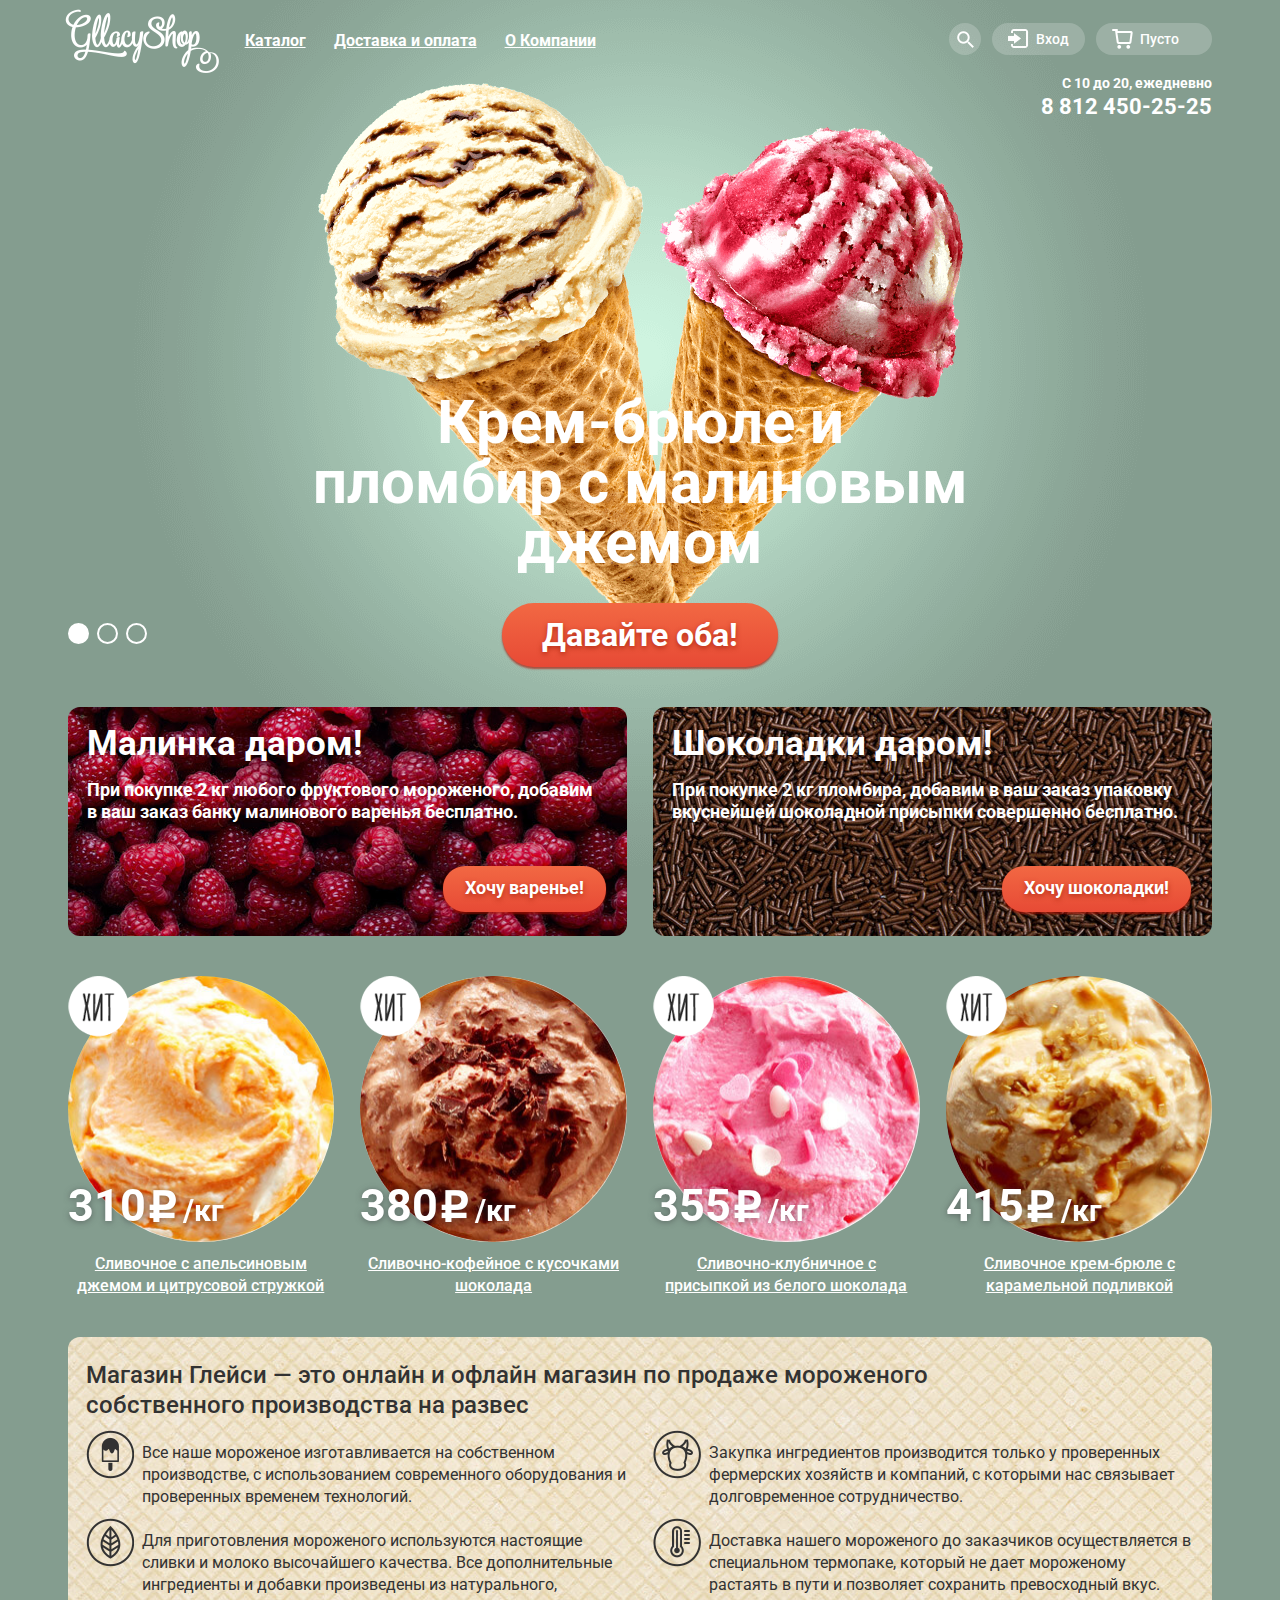
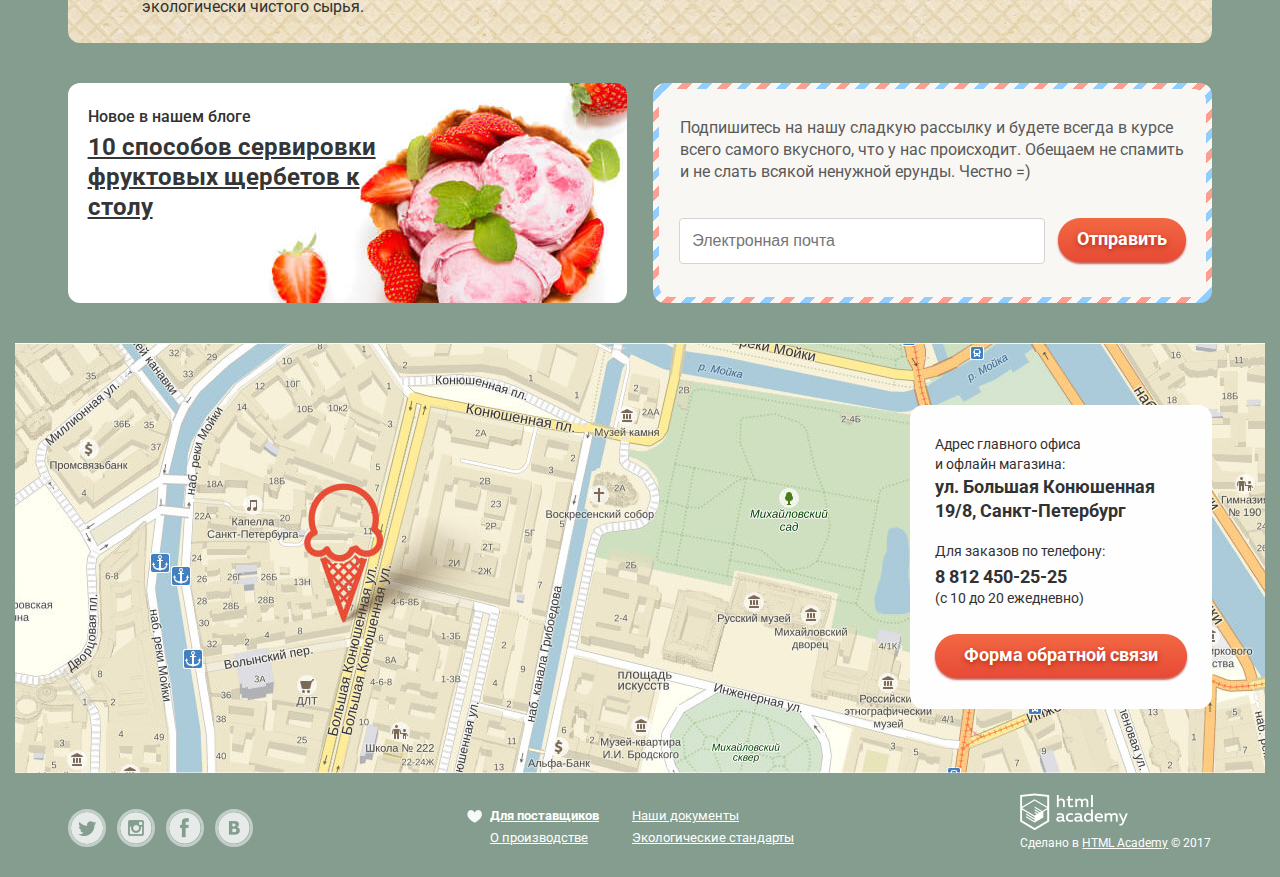
==== index.html @ 83383a13 "delete some comments" ====
<!DOCTYPE html>
<html lang="ru">
  <head>
    <meta charset="utf-8">
    <title>HTML Academy: Глейси</title>
    <link href="https://fonts.googleapis.com/css?family=Roboto:400,500,700&amp;subset=cyrillic-ext" rel="stylesheet">
    <link href="css/normalize.css" rel="stylesheet">
    <link href="css/style.css" rel="stylesheet">
  </head>
  <body>
    <input type="radio" id="btn-1" name="toggle" checked>
    <input type="radio" id="btn-2" name="toggle">
    <input type="radio" id="btn-3" name="toggle">
    <div class="site-wrapper">
      <div class="wrapper">
        <header class="main-header">
          <div class="row clearfix">
            <nav class="main-nav">
              <img src="img/logo.png" width=154 height=64 alt="Gllacy Shop">
              <ul class="main-menu">
                <li>
                  <a class="main-nav-item" href="#">Каталог</a>
                  <ul class="sub-menu">
                    <li><a class="sub-menu-item first" href="#"><b>Новинки</b></a></li>
                    <li><a class="sub-menu-item" href="catalog.html">Сливочное</a></li>
                    <li><a class="sub-menu-item">Щербеты</a></li>
                    <li><a class="sub-menu-item" href="#">Фруктовый лед</a></li>
                    <li><a class="sub-menu-item" href="#">Мелорин</a></li>
                  </ul>
                </li> 
                <li><a class="main-nav-item" href="#">Доставка и оплата</a></li>
                <li><a class="main-nav-item" href="#">О Компании</a></li>
              </ul>
            </nav>
            <ul  class="user-block">
              <li class="user-item">
                <div class="searshinput">Поиск</div>
                <form class="user-form" action="/search/" method="GET">
                  <div class="user-input-group">
                    <input class="user-input" id="user-search" type="search" name="search" placeholder="Что ищем?" required>
                    <label for="user-search">Что ищем?</label>
                  </div>
                </form>
              </li>
              <li class="user-item">
                <a class="enter" href="#">Вход</a>
                <form class="user-form clearfix" action="#" method="POST">
                  <div class="user-input-group">
                    <input class="user-input" id="user-login" type="email" name="login" placeholder="Электронная почта" required>
                    <label for="user-login">Электронная почта</label>
                  </div>
                  <div class="user-input-group">
                    <input class="user-input" id="user-password" type="password" name="password" placeholder="Пароль" required>
                    <label for="user-login">Пароль</label>
                  </div>
                  <button class="btn" type="submit">Войти</button>
                  <a href="#">Забыли пароль?</a>
                  <a href="#">Новая регистрация</a>
                </form>
              </li>
              <li class="user-item">
                <a class="all-products" href="#">Пусто</a>
              </li>
            </ul>
            <div class="header-lable">
              С 10 до 20, ежедневно<br>
              <span>8 812 450-25-25</span>
            </div>
          </div>
        </header>

        <div class="row">    
          <div class="slider">
            <div class="slide" id="slide1">
              <div class="slide-title">Крем-брюле и пломбир с малиновым джемом</div>
              <a class="btn" href="#">Давайте оба!</a>
            </div>
            <div class="slide" id="slide2">
              <div class="slide-title">Шоколадный пломбир и лимонный сорбет</div>
              <a class="btn" href="#">Давайте оба!</a>
            </div>
            <div class="slide" id="slide3">
              <div class="slide-title">Пломбир с помадкой<br> и клубничный щербет</div>
              <a class="btn" href="#">Давайте оба!</a>
            </div>
            <div class="slider-controls">
              <label for="btn-1"></label>
              <label for="btn-2"></label>
              <label for="btn-3"></label>
            </div>
          </div>
        </div>
      </div>
 
      <main>
        <div class="wrapper">
          <div class="row specials clearfix">
            <article class="column-left">
              <h2>Малинка даром!</h2>
              <p>При покупке 2 кг любого фруктового мороженого, добавим в ваш заказ банку малинового варенья бесплатно.</p>
              <a class="btn" href="#">Хочу варенье!</a>
            </article>
            <article class="column-right">
              <h2>Шоколадки даром!</h2>
              <p>При покупке 2 кг пломбира, добавим в ваш заказ упаковку вкуснейшей шоколадной присыпки  совершенно бесплатно.</p>
              <a class="btn" href="#">Хочу шоколадки!</a>
            </article>
          </div>

          <div class="row popular clearfix">
            <div class="cell">
              <div class="background-hover">
                <a class="btn" href="#">Быстрый просмотр</a>
              </div>
              <a href="#">
                <img src="img/creamy-item.jpg" alt="Сливочное с апельсиновым джемом и цитрусовой стружкой">
                <div class="price">
                  <span>310</span> /кг
                </div>
                <p>Сливочное с апельсиновым джемом и цитрусовой стружкой</p>
              </a>
            </div>
            <div class="cell">
              <div class="background-hover">
                <a class="btn" href="#">Быстрый просмотр</a> 
              </div>
              <a href="#">
                <img src="img/coffe-item.jpg" alt="Сливочно-кофейное с кусочками шоколада">
                <div class="price">
                  <span>380</span> /кг
                </div> 
                <p>Сливочно-кофейное с кусочками шоколада</p>
              </a>
            </div>
            <div class="cell">
              <div class="background-hover">
                <a class="btn" href="#">Быстрый просмотр</a> 
              </div>
              <a href="#">
                <img src="img/strawberry-item.jpg" alt="Сливочно-клубничное с присыпкой из белого шоколада">
                <div class="price">
                  <span>355</span> /кг
                </div> 
                <p>Сливочно-клубничное с присыпкой из белого шоколада</p>
              </a>
            </div>
            <div class="cell">
              <div class="background-hover">
                <a class="btn" href="#">Быстрый просмотр</a> 
              </div>
              <a href="#">
                <img src="img/brulee-item.jpg" alt="Сливочное крем-брюле с карамельной подливкой">
                <div class="price">
                  <span>415</span> /кг
                </div> 
                <p>Сливочное крем-брюле с карамельной подливкой</p>
              </a>
            </div>
          </div>

          <div class="row"> 
            <div class="features">
              <p>Магазин Глейси — это онлайн и офлайн магазин по продаже мороженого собственного производства на развес</p>
              <div class="clearfix">
                <p class="ice-img features-item column-left">Все наше мороженое изготавливается на собственном производстве, с использованием современного оборудования и проверенных временем технологий.</p>
                <p class="cow-img features-item column-right">Закупка ингредиентов  производится только у проверенных фермерских хозяйств и компаний, с которыми нас связывает долговременное сотрудничество.</p>
              </div>
              <div class="clearfix">
                <p class="leaf-img features-item column-left">Для приготовления мороженого используются настоящие сливки и молоко высочайшего качества. Все дополнительные ингредиенты и добавки произведены из натурального, экологически чистого сырья.</p>
                <p class="thermo-img features-item column-right">Доставка нашего мороженого до заказчиков осуществляется в специальном термопаке, который не дает мороженому растаять в пути и позволяет сохранить превосходный вкус.</p>
              </div>
            </div>
          </div>

          <div class="row communication-items clearfix">
            <div class="column-left blog-group">
              Новое в нашем блоге
              <p><a class="blog-header" href="#">
                10  способов сервировки фруктовых щербетов к столу
              </a></p>
            </div>
            <div class="column-right  subscribe-group">
              <div class="fon">
                <p>Подпишитесь на нашу сладкую рассылку и будете всегда в курсе всего самого вкусного, что у нас происходит. Обещаем не спамить и не слать всякой ненужной ерунды. Честно =) </p>
                <form action="#" method="POST">
                  <button class="btn" type="submit">Отправить</button>
                  <div class="input-group">
                    <input type="email" id="user-mail" placeholder="Электронная почта">
                  </div>
                </form>
              </div>
            </div>
          </div>
        </div>

        <div class="map-contacts">
             <iframe class="google-map" src="https://www.google.com/maps/embed?pb=!1m18!1m12!1m3!1d1998.5876057473056!2d30.325046675688093!3d59.93898497041628!2m3!1f0!2f0!3f0!3m2!1i1024!2i768!4f13.1!3m3!1m2!1s0x4696310fca5ba729%3A0xea9c53d4493c879f!2z0JHQvtC70YzRiNCw0Y8g0JrQvtC90Y7RiNC10L3QvdCw0Y8g0YPQuy4sIDE5LCDQodCw0L3QutGCLdCf0LXRgtC10YDQsdGD0YDQsywgMTkxMTg2!5e0!3m2!1sru!2sru!4v1487450908376" width="100%" height="430" frameborder="0" style="border:0" allowfullscreen></iframe>
          <div class="wrapper">
            <div class="contacts">
                <p>Адрес главного офиса<br>
                и офлайн магазина:</p>
                <span>ул. Большая Конюшенная 19/8, Санкт-Петербург</span>
                <p class="phone">Для заказов по телефону:</p>
                <span class="phone">8 812 450-25-25</span>
                <p>(с 10 до 20 ежедневно)</p>
                <a class="btn js-feedback" href="#">Форма обратной связи</a>
            </div>
          </div>
        </div>
      </main>

      <div class="wrapper">
        <footer class="main-footer">
          <div class="row clearfix">
            <div class="social-footer">
                <a class="btn-social btn-social-tw" href="#">Твиттер</a>
                <a class="btn-social btn-social-inst" href="#">Инстаграм</a>
                <a class="btn-social btn-social-fb" href="#">Фэйсбук</a>
                <a class="btn-social btn-social-vk" href="#">Вконтакте</a>
            </div>
            <div class="copiright-footer">
              <a class="htmlacademy-logo" href="https://htmlacademy.ru/"></a>
              Сделано в <a href="https://htmlacademy.ru/">HTML Academy</a> &copy; 2017
            </div>
            <div class="footer-nav clearfix">
              <ul class="footer-column column-1">
                <li class="love"><a href="#"><b>Для поставщиков</b></a></li>
                <li><a href="#">О производстве</a></li>
              </ul>
              <ul class="footer-column column-2">
                <li><a href="#">Наши документы</a></li>
                <li><a href="#">Экологические стандарты</a></li>
              </ul>         
            </div>
          </div>
        </footer>
      </div>      
    </div>
    <div class="modal-content">
      <button class="modal-content-close" type="button" title="Закрыть">Закрыть</button>
      <p>Мы обязательно вам ответим!</p>
      <form class="clearfix" action="#" method="POST" novalidate>
        <div class="user-input-group">
          <input class="user-input" id="message-name" type="text" name="message-name" placeholder="Как вас зовут?" required>
          <label for="message-name">Как вас зовут?</label>
        </div>
        <div class="user-input-group">
          <input class="user-input" id="message-mail" type="email" name="message-mail" placeholder="Ваша почта для ответа?" required>
          <label for="message-name">Ваша почта для ответа?</label>
        </div>
        <div class="user-input-group">
          <textarea class="user-input textarea" id="message-feedback" name="message-feedback" placeholder="Напишите что-нибудь..." rows=6 required></textarea>
          <label for="message-feedback">Напишите что-нибудь...</label>
        </div>
        <button class="btn" type="submit" title="Отправить">Отправить</button>
      </form>
    </div>
    <div class="modal-overlay"></div>
    <script src="js/script.js" type="text/javascript"></script>
  </body>
</html>
---- css/style.css ----
body {
  font-weight: 400;
  font-size: 16px;
  line-height: 22px;
  font-family: "Roboto", "Arial", sans-serif;
  color: #ffffff;
  background-color: #849d8f;
}

body.inner-page {
  background-color: linear-gradient(to bottom, rgba(255, 255, 255, 0.2) 0px, transparent 647px);
}

body > input[type="radio"] {
  display: none;
}

.site-wrapper {
  min-width: 900px;
  background-repeat: no-repeat;
  background-position: top center;
}

.site-wrapper::before {
  content: "";
  visibility: hidden;
  background-image: url("../img/chocolate-lemon.png");
}

.site-wrapper::after {
  content: "";
  visibility: hidden;
  background-image: url("../img/cream-strawberry.png");
}

.wrapper {
  min-width: 900px;
  max-width: 1200px;
  margin: 0 auto;
  
}

.row {
  
  padding-left: 2.3%;
  padding-right: 2.3%;
  margin-bottom: 40px; 
}

.column-left,
.column-right {
  float: left;
  box-sizing: border-box;
  width: 48.85%;
  padding: 16px 21px 90px 19px;
  border-radius: 12px;
}

.column-right {
  float: right;
}

.cell {
  position: relative;
  float: left;
  width: 23.275%;
  margin-right: 2.3%;
}

.cell:nth-child(4n) {
  margin-right: 0;
}

.cell a {
  text-decoration: none;
}

.clearfix::after {
  content: "";
  display: table;
  clear: both;
}

.btn {
  display: inline-block;
  box-sizing: border-box;
  min-width: 100px; 
  min-height: 44px;
  margin: 0;
  padding: 9px 14px 11px;
  font-weight: 700;
  font-size: 18px;
  line-height: 24px;
  font-family: "Roboto", "Arial", sans-serif;
  text-align: center;
  vertical-align: top;
  text-decoration: none;
  text-shadow: 0px 2px 5px rgba(160, 32, 11, 0.76); 
  color: #ffffff;
  background-color: #ec583c;
  background-image: linear-gradient(to top, #e74a35, #f26843);
  border-radius: 22px;
  box-shadow: 0px 2px 2px 0px rgba(172, 16, 0, 0.64); 
}

.btn:hover {
  color: #ffffff;
  background-color: #f07a63;
  background-image: linear-gradient(to top, #ec6f5e, #f58669);
  box-shadow: 0px 2px 2px 0px #ac1000; 
}

.btn:active {
  color: #ffffff;
  background-color: #db5338;
  background-image: linear-gradient(to bottom, #d74632, #e1613e);
  box-shadow: inset 0px 2px 2px 0px #ac1000;
}

.main-nav {
  float: left;
  width: 550px;
  padding-top: 9px; 
}

.main-nav img {
  display: inline-block;
  margin: 0;
  margin-left: -3px; 
  padding: 0;
  font-size: 0;
  line-height: 0;
  vertical-align: middle;
}

.main-nav .main-menu {
  display: inline-block;
  margin: 0;
  margin-left: 8px;
  padding: 0;
  font-size: 0;
  line-height: 0;
  vertical-align: middle;
  list-style: none;
}

.main-menu > li {
  position: relative;
  display: inline-block;
  margin: 0;
  padding: 15px 0;
  font-size: 0;
  line-height: 0;
  vertical-align: middle;
}

.main-nav-item {
  margin-top: -4px;
  padding: 7px 14px;
  font-weight: 700;
  font-size: 16px;
  line-height: 18px;
  color: #ffffff;
  border-radius: 16px;
}

.main-menu .sub-menu {
  position: absolute;
  top: 46px;
  left: -6px;
  z-index: 1;
  display: none;
  min-width: 142px;
  margin: 0;
  padding: 0;
  color: #323232;
  background-color: #f8f7f4;
  border-radius: 4px;
  box-shadow: 0 20px 20px 0 rgba(0, 0, 0, 0.4);
  list-style: none;
  overflow: hidden;
}

.main-menu li:hover .sub-menu {
  display: block;
}

.sub-menu-item {
  display: block;
  padding: 9px 21px 7px;
  font-weight: 400;
  font-size: 14px;
  line-height: 16px;
  color: #323232;
  text-decoration: none;
  white-space: nowrap;
}

.sub-menu-item.first {
  padding: 10px 21px;
}

.sub-menu li:first-child::after {
  content: "";
  display: block;
  margin: 0 9px 0 6px;
  height: 1px;
  background-color: #d1d0ce;
}

.sub-menu li:hover {
  background-color: #fbded7;
}

li:not(.sub-current):hover > .sub-menu-item {
  color: #323232;
}

.sub-menu li:active {
  background-color: #f6b5a5;
}

li:not(.sub-current):active > .sub-menu-item {
  color: #323232;
}

.sub-menu li.sub-current {
  background-color: #d07058;
}

.sub-current .sub-menu-item {
  color: #ffffff;
}

.current .main-nav-item {
  color: #ffffff;
  text-decoration: none;
  background-color: #d07058;
}

.main-nav-item:hover {
  color: #333333;
  text-decoration: none;
  background-color: #f7f6f3;
}

.main-nav-item:active {
  color: #333333;
  text-decoration: none;
  background-color: #ededed;
  box-shadow: inset 0 2px 1px 0 #696969;
}

.user-block {
  float: right;
  width: 293px;
  margin: 0;
  padding: 0;
  padding-top: 23px;
  text-align: right;
  list-style: none;
}

.user-block .user-item {
  position: relative;
  display: inline-block;
  margin: 0;
  padding: 0;
  padding-bottom: 15px;
  font-size: 0;
  line-height: 0;
  vertical-align: top;
}

.user-block .searshinput,
.user-block .enter,
.user-block .all-products {
  display: block;
  background-color: rgba(255, 255, 255, 0.2);
  border-radius: 16px;
}

.user-block .searshinput {
  position: relative;
  width: 32px;
  height: 32px;
}

.user-block .searshinput::before {
  content: "";
  position: absolute;
  top: 8px;
  left: 8px;
  width: 17px;
  height: 17px;
  background-image: url("../img/spritesheet.png");
  background-position: -493px -5px;
}

.user-item:hover .searshinput {
  background-color: #f8f7f4;
}

.user-item:hover .searshinput::before {
  background-position: -520px -5px;
}

/* стили для выпадашек с формами*/
.user-item:hover::before {
  content:"";
  position: absolute;
  top: 0;
  right: 0;
  display: block;
  width: 100px;
  height: 37px;
}

.user-form {
  position: absolute;
  top: 37px;
  right: 0;
  z-index: 1;
  display: none;
  width: 313px; 
  padding: 20px 15px 0;
  background-color: #f8f7f4;
  border-radius: 4px;
  box-shadow: 0 20px 20px 0 rgba(0, 0, 0, 0.4);
}

.user-item:hover .user-form {
  display: block;
}

.user-input-group {
  position: relative;
}

.user-input {
  box-sizing: border-box;
  width: 100%;
  height: 44px;
  margin-bottom: 20px;
  padding: 10px 14px;
  font-weight: 700;
  font-size: 16px;
  line-height: 24px;
  color: #323232;
  background-color: #ffffff;
  border: 1px solid #d3d3d2;
  border-radius: 4px;
}

.user-input::-webkit-input-placeholder {
  font-weight: 400;
  color:#999999;
}
.user-input::-moz-placeholder {
  font-weight: 400;
  color:#999999;
}

.user-input:-moz-placeholder {
  font-weight: 400;
  color:#999999;
}
.user-input:-ms-input-placeholder {
  font-weight: 400;
  color:#999999;
}

.user-input:hover {
  padding: 10px 13px;
  border: 2px solid #c7c6c5;
}

.user-input:focus {
  padding: 10px 13px;
  border: 2px solid #8fbdec;
}

.user-input + label {
  position: absolute;
  top: -16px;
  left: 15px;
  display: inline;
  font-weight: 400;
  font-size: 11px;
  line-height: 13px;
  color: #999999;
}

.user-input:invalid + label {
  display: none;
}

.user-input:focus + label {
  color: #5b9ddf;
  display: inline;
}

/* стили для выпадашек с формами закончились*/

.user-block .enter,
.user-block .all-products {
  position: relative;
  margin-left: 7px;
  padding: 8px 16px 8px 44px;
  font-weight: 500;
  font-size: 14px;
  line-height: 16px;
  text-align: left;
  text-decoration: none;
  color: #ffffff;
}

.user-block .enter::before {
  content: "";
  position: absolute;
  top: 6px;
  left: 16px;
  width: 21px;
  height: 19px;
  background-image: url("../img/spritesheet.png");
  background-position: -369px -5px;
}

.user-item:hover .enter {
  color: #323232;
  background-color: #f8f7f4;
}

.user-item:hover .enter::before {
  background-position: -400px -5px;
}

.enter + .user-form {
  width: 239px;
  padding: 20px 19px 0;
}

.user-form .btn {
  float: left;
  height: 44px;
  margin-right: 20px;
  margin-bottom: 20px;
  border: none;
  cursor: pointer;
  outline: none; 
}

.user-form a {
  float: left;
  font-weight: 400;
  font-size: 13px;
  line-height: 24px;
  color: #323232;
}

.user-form a:hover  {
  color: #e84d37;
}

.user-form a:active  {
  color: #e84d37;
}

.user-block .all-products {
  min-width: 56px;
}

.user-block .all-products::before {
  content: "";
  position: absolute;
  top: 6px;
  left: 16px;
  width: 21px;
  height: 20px;
  background-image: url("../img/spritesheet.png");
  background-position: -205px -5px;
}

.user-block .all-products.full {
  max-width: 87px;
  color: #323232;
  white-space: nowrap;
  text-overflow: ellipsis;
  background-color: #f7f6f3;
  overflow: hidden;
}

.user-block .all-products.full::before {
  background-position: -236px -5px;
}

.all-products.full {
  max-width: 87px;
  white-space: nowrap;
  text-overflow: ellipsis;
  overflow: hidden;
}

.user-item:hover .all-products:not(.full) {
  color: #323232;
  background-color: #f8f7f4;
}

.user-item:hover .all-products:not(.full)::before {
  background-position: -267px -5px;
}

.all-products + .user-form {
  width: 510px;
}

/*Стили для корзины*/
.all-products.full + .user-form .products-table {
  width: 100%;
  border-collapse: collapse;
}

.products-table td {
  height: 27px;
  padding: 8px 5px 16px;
  font-weight: 400;
  font-size: 13px;
  line-height: 16px;
  color: #323232;
  vertical-align: top;
  text-align: center;
}

.products-table span {
  color: #999999;
}

.products-table .product-delete {
  width: 11px;
  height: 11px;
  font-size: 0;
  vertical-align: top;
  background-image: url("../img/spritesheet.png");
  background-color: transparent;
  background-repeat: no-repeat;
  background-position: -967px -5px;
  border: 0;
  cursor: pointer;
}

.products-table .product-mini {
  position: relative;
  width: 31px;
}

.products-table .product-mini::before {
  content: "";
  position: absolute;
  top: 0;
  left: 4px;
  display: block;
  width: 33px;
  height: 33px;
  background-repeat: no-repeat;
} 

.creamy .product-mini::before {
  background-image: url("../img/creamy-item-icon.png");
}

.strawberry .product-mini::before {
  background-image: url("../img/strawberry-item-icon.png");
}

.products-table .product-name {
  width: 226px;
  padding: 8px 10px 16px;
  text-align: left;
}

.products-table td:last-child {
  box-sizing: border-box;
  width: 87px;
}

.all-products + .user-form .products-sum {
  position: relative;
  float: right;
  padding: 16px 0;
  font-weight: 700;
  font-size: 15px;
  line-height: 18px;
  color: #323232;
}

.all-products + .user-form .products-sum::before {
  content: "";
  position: absolute;
  top: 2px;
  right: 0;
  display: block;
  width: 510px;
  height: 1px;
  background-color: #cacac7;
}

.all-products + .user-form .btn {
  float: right;
  clear: right;
  margin-right: 0;
}
/*закончились стили для корзины*/

.main-header .row {
  position: relative;
}

.header-lable {
  position: absolute;
  top: 75px;
  right: 2.3%;
  width: 293px;
  font-weight: 700;
  font-size: 14px;
  line-height: 16px;
  text-align: right;
}

.header-lable span {
  font-size: 22px;
  line-height: 32px;
}

/*Стили для слайдера*/
.slider {
  position: relative;
  padding-top: 280px;
  text-align: center;
  color: #ffffff;
}

.slide {
  display: none;
}

.slide-title {
  width: 670px;
  margin: 0 auto;
  margin-bottom: 30px; 
  font-weight: 700;
  font-size: 60px;
  line-height: 60px;
}

.slide .btn {
  padding: 10px 40px;
  font-weight: 700;
  font-size: 32px;
  line-height: 44px;
  color: #ffffff;
  border-radius: 32px;
} 

.slider-controls {
  position: absolute;
  left: 0;
  bottom: 23px;
  font-size: 0;
  line-height: 0;

}

.slider-controls label {
  display: inline-block;
  box-sizing: border-box;
  width: 21px;
  height: 21px;
  margin-right: 8px;
  vertical-align: top;
  background-color: transparent;
  border: 2px solid #ffffff;
  border-radius: 50%;
  cursor: pointer;
}

.slider-controls label:hover {
  background-color: rgba(255, 255, 255, 0.4);
}

#btn-1:checked ~ .site-wrapper {
  background-color: #849d8f;
  background-image: url("../img/brulee-raspberry.png");
}

#btn-2:checked ~ .site-wrapper {
  background-color: #8996a6;
  background-image: url("../img/chocolate-lemon.png");
}

#btn-3:checked ~ .site-wrapper {
  background-color: #9d8b84;
  background-image: url("../img/cream-strawberry.png");
}

#btn-1:checked ~ .site-wrapper #slide1,
#btn-2:checked ~ .site-wrapper #slide2,
#btn-3:checked ~ .site-wrapper #slide3 {
  display: block;
}

#btn-1:checked ~ .site-wrapper label[for="btn-1"],
#btn-2:checked ~ .site-wrapper label[for="btn-2"],
#btn-3:checked ~ .site-wrapper label[for="btn-3"] {
  background-color: #ffffff;
}
/*Закончились стили для слайдера*/

.specials {
  font-weight: 700;
  font-size: 18px;
  line-height: 22px;
}

.specials h2 {
  margin: 0;
  margin-bottom: 15px;
  font-size: 35px;
  line-height: 41px;
}

.specials p {
  margin: 0;
}

.specials .column-left {
  position: relative;
  min-height: 229px;
  color: #ffffff;
  background-color: #be1c42;
  background-image: url("../img/raspberries-fon.jpg");
  background-repeat: no-repeat;
}

.specials .column-right {
  position: relative;
  min-height: 229px;
  color: #ffffff;
  background-color: #4e3125;
  background-image: url("../img/chocolate-fon.jpg");
  background-repeat: no-repeat;
}

.specials .btn {
  position: absolute;
  right: 21px;
  bottom: 24px;
  height: 46px;
  padding: 10px 22px 10px;
} 


.cell .background-hover {
  position: absolute;
  top: -9px;
  transform: translate(-4%, 0);
  z-index: -1;
  display: none;
  width: 110%;
  height: 130%;
  padding: 0;
  background-color: rgba(255, 255, 255, 0.3);
  box-shadow: 0 20px 20px 0 rgba(0, 0, 0, 0.4);
  border-radius: 4px;
}

.cell:hover .background-hover {
  display: block;
}


.cell .btn {
  position: absolute;
  right: 50%;
  bottom: 17px;
  transform: translate(50%, 0);
  min-width: 193px;
  padding: 9px 12px 11px;  
}

.cell:hover {
  z-index: 10;
}

.cell img {
  width: 100%; 
  max-width: 267px; 
  min-width: 200px; 
  max-height: 267px; 
  min-height: 200px;
  border-radius: 50%;
}

.cell .price {
  margin-top: -65px;
  font-weight: 700;
  font-size: 30px;
  line-height: 45px;
  font-family: "Roboto", "Arial", sans-serif;
  color: #ffffff;
  filter: drop-shadow(0px 1px 3px rgba(49, 50, 53, 0.5));
}

.price span {
  position: relative;
  padding-right: 30px;
  font-size: 45px;
}

.price span::after {
  content: "";
  position: absolute;
  right: 0;
  bottom: 10px;
  width: 27px;
  height: 32px;
  background-image: url("../img/spritesheet.png");
  background-repeat: no-repeat;
  background-position: -456px -5px;
}

.cell p {
  margin: 0;
  margin-top: 20px;
  padding: 0 5px;
  font-weight: 500;
  font-size: 16px;
  line-height: 22px;
  text-align: center;
  text-decoration: underline;
  color: #ffffff;
}

.cell p:hover  {
  color: #e84d37;
}

.cell p:active  {
  color: #e84d37;
}

.popular .cell::before {
  content: "";
  position: absolute;
  top: 0;
  left: 0;
  width: 61px;
  height: 61px;
  background-image: url("../img/spritesheet.png");
  background-repeat: no-repeat;
  background-position: -298px -5px;
}

.features {
  padding: 23px 18px 25px;
  font-weight: 500;
  font-size: 24px;
  line-height: 30px;
  font-family: "Roboto", "Arial", sans-serif;
  color: #323232;
  background-color: #ede2cd;
  background-image: url("../img/wafer-fon3.jpg");
  background-repeat: repeat;
  border-radius: 12px; 
}

.features p {
  margin: 0 102px 0 0;
}

.features .column-left,
.features .column-right {
  margin: 0;
  padding: 0;
  font-weight: 400;
  font-size: 16px;
  line-height: 22px;
}

.features .features-item {
  position: relative;
  margin: 0;
  margin-top: 10px;
  padding: 12px 0 0 56px;
}

.features .features-item::before {
  content: "";
  position: absolute;
  left: 0;
  top: 0;
  width: 48px;
  height: 49px;
  background-image: url("../img/spritesheet.png");
}

.features .ice-img::before {
  background-position: -547px -5px;
}

.features .leaf-img::before {
  background-position: -606px -5px;
}

.features .cow-img::before {
  background-position: -29px -5px;
}

.features .thermo-img::before {
  background-position: -909px -5px;
}

.communication-items .column-left {
  min-height: 220px;
  padding: 23px 20px;
  font-weight: 500;
  font-size: 16px;
  line-height: 22px;
  color: #323232;
  background-color: #ffffff;
  background-image: url("../img/berry-fon.jpg");
  background-repeat: no-repeat;
  background-position: right 0;
}

.blog-group p {
  margin: 4px 0;
  width: 310px;
}

.blog-group .blog-header {
  padding-right: 10px;
  padding-top: 1px;
  font-weight: 700;
  font-size: 24px;
  line-height: 30px;
  color: #353535;
  background-color: rgba(255, 255, 255, 0.8);
}

.blog-group .blog-header:hover  {
  color: #e84d37;
}

.blog-group .blog-header:active  {
  color: #e84d37;
}

.communication-items .column-right {
  padding: 6px;
  background-image: repeating-linear-gradient(135deg, #f8f7f4 0px, #f8f7f4 7px, #92cdff 7px, #92cdff 14px, #f8f7f4 14px, #f8f7f4 21px, #fe9e90 21px, #fe9e90 28px);
}

.communication-items .fon {
  position: relative;
  box-sizing: border-box;
  min-height:  208px;
  padding: 28px 21px 92px;
  font-weight: 400;
  font-size: 16px;
  line-height: 22px;
  color: #5a5a5a;
  background-color: #f8f7f4;
  border-radius: 12px;
}

.subscribe-group p {
  margin: 0;
}

.communication-items form {
  position: absolute;
  left: 0;
  bottom: 33px;
  box-sizing: border-box;
  width: 100%;
  padding: 0 20px;
}

.communication-items .btn {
  float: right;
  padding: 9px 19px 11px;
  border: none;
  cursor: pointer;
  outline: none;
}

.communication-items .input-group {
  margin-right:  141px;
}

.communication-items input {
  box-sizing: border-box;
  width: 100%;
  padding: 13px 12px;
  border: 1px solid #d3d3d2;
  border-radius: 4px;
}

.map-contacts {
  height: 430px;
  background-image: url("../img/map.jpg");
  background-repeat: no-repeat;
  background-position: center;
}

.map-contacts .google-map {
  position: absolute;
}

.map-contacts .wrapper {
  margin-bottom: 0;
  position: relative;  
}

.contacts {
  position: absolute;
  right: 2.3%;
  box-sizing: border-box;
  width: 302px;
  margin-top: 62px;
  margin-bottom: 62px;
  padding: 29px 25px 31px;
  font-weight: 400;
  font-size: 14px;
  line-height: 20px;
  color: #323232;
  background-color: #fefefe;
  border-radius: 14px;
}

.contacts p {
  margin: 0;
  margin-bottom: 1px;
  padding: 0;
}

.contacts span {
  font-weight: 700;
  font-size: 18px;
  line-height: 24px;
}

.contacts p.phone {
   margin-top: 18px;
   margin-bottom: 5px;
}

.contacts span.phone {
  font-weight: 700;
  font-size: 18px;
  line-height: 22px;
}

.contacts .btn {
  width: 100%;
  margin-top: 25px;
}

/* Cтили для каталога*/
.breadcrumbs {
  margin: 0;
  margin-top: -16px;
  margin-bottom: 7px;
  padding: 0;
  font-size: 0;
  line-height: 0;
  list-style: none;
}

.breadcrumbs li {
  display: inline-block;
  font-weight: 400;
  font-size: 14px;
  line-height: 16px;
}

.breadcrumbs a {
  position: relative;
  padding-right: 21px;
  color: #ffffff;
}


.breadcrumbs a::after {
  content: "»";
  position: absolute;
  right: 8px;
  text-decoration: none;
}

main h1 {
  margin: 0;
  font-weight: 700;
  font-size: 35px;
  line-height: 41px;
}

.row.filters {
  margin-top: -16px;
}

.filters .sorting {
  width: 189px;
}

.filters .rate {
  width: 215px;
}

.filters .fatness {
  width: 410px;
  margin-right: 0;
}

.filters .toppings {
  width: 700px;
  margin-bottom: 0;
}

.filter {
  display: inline-block;
  margin-right: 15px;
  margin-bottom: 15px;
  vertical-align: bottom;
  font-size: 0;
  line-height: 0;
}

.filter select,
.filter label {
  font-weight: 500;
  font-size: 16px;
  line-height: 18px;
}

.filter ul {
  margin: 0;
  padding: 0;
  list-style: none;
}


.filter span {
  margin-left: 14px;
  font-weight: 500;
  font-size: 14px;
  line-height: 16px;
}

.filter .filter-group {
  box-sizing: border-box;
  width: 100%;
  height: 36px;
  margin-top: 7px;
  padding-left: 14px;
  padding-top: 8px;
  color: #ffffff;
  background-color: rgba(255, 255, 255, 0.2);
  border-radius: 18px;
  border: none;
}

.sorting .filter-group {
  padding-top: 0;
  outline: none;
}

.sorting .filter-group:hover {
  color: #343434;
  background-color: #ffffff;
}

.rate .filter-group {
  padding-top: 16px;
}

.rate .rate-axis {
  position: relative;
  width: 187px;
  height: 4px;
  background-color: rgba(255, 255, 255, 0.5);
}

.rate-axis .range-slider {
  position: absolute;
  left: 30px;
  right: 62px;
  height: 4px;
  background-color: #ffffff;
}

.rate-axis .range-handle {
  position: absolute;
  width: 20px;
  height: 20px;
  top: -9px;
  left: 19px; 
  background-color: #ffffff;
  border-radius: 50%;
  cursor: pointer;
}

.rate-axis .range-handle:last-child {
  left: 117px;  
}

.fatness li {
  display: inline-block;
  margin-right: 18px;
  vertical-align: top;
}

.fatness li:last-child {
  margin-right: 0;
} 

.fatness input {
  display: none;
}

.fatness label,
.toppings label {
  position: relative;
  padding-left: 31px;
}

.fatness label::before {
  content: "";
  position: absolute;
  left: 0;
  bottom: 0;
  box-sizing: border-box;
  width: 20px;
  height: 20px;
  border: 1px solid #ffffff;
  border-radius: 50%;
}

.fatness label:hover {
  cursor: pointer;
}

.fatness label:hover::before {
  border-width: 2px;
}

.fatness input:checked + label::after {
  content: "";
  position: absolute;
  left: 5px;
  bottom: 5px;
  box-sizing: border-box;
  width: 10px;
  height: 10px;
  background-color: #ffffff;
  border-radius: 50%;
}

.fatness input:disabled + label::before,
.fatness input:disabled + label::after {
  opacity: 0.4;
}

.toppings li {
  display: inline-block;
  margin-right: 22px;
  vertical-align: top;
}

.toppings li:last-child {
  margin-right: 0;
} 

.toppings input {
  display: none;
}

.toppings label::before {
  content: "";
  position: absolute;
  left: 0;
  bottom: 0;
  box-sizing: border-box;
  width: 20px;
  height: 20px;
  border: 1px solid #ffffff;
  border-radius: 3px;
}

.toppings label:hover::before {
  border: 2px solid #ffffff;
}

.toppings input:checked + label::after {
  content: "";
  position: absolute;
  left: 3px;
  bottom: 5px;
  width: 14px;
  height: 10px;
  background-image: url("../img/spritesheet.png");
  background-position: -5px -5px;
}

.toppings input:disabled + label::before,
.toppings input:disabled + label::after {
  opacity: 0.4;
}

.filters button[type="submit"] {
  width: 145px;
  height: 36px;
  margin-left: -6px;
  margin-right: 0;
  margin-bottom: 0;
  font-weight: 500;
  font-size: 16px;
  line-height: 18px;
  color: #ffffff;
  background-color: rgba(255, 255, 255, 0.2);
  border: 2px solid #fbfcfb;
  border-radius: 18px;
  outline: none; 
}

.filters button[type="submit"]:hover {
  color: #323232;
  background-color: #fbfcfb;
}

.filters button[type="submit"]:active {
  color: #323232;
  background-color: #eaeaea;
  border: none;
  box-shadow: inset 0 2px 1px 0px #696969;
} 

.catalog {
  margin-bottom: 85px;
}

.paginator {
  float: right;
  width: 190px;
  margin: 0;
  margin-bottom: -10px;
  padding: 0;
  font-size: 0;
  line-height: 0;
  list-style: none;
}

.paginator li {
  position: relative;
  display: inline-block;
  vertical-align: top;
}

.paginator-item {
  display: block;
  box-sizing: border-box;
  width: 26px;
  height: 26px;
  margin: 0 1px;
  padding: 4px 8px;
  font-weight: 500;
  font-size: 16px;
  line-height: 18px;
  color: #ffffff;
  text-decoration: none;
  border-radius: 50%;
  cursor: pointer;
}

.paginator-item.current {
  color: #323232;
  background-color: #ffffff;
  cursor: default;
}

.paginator-item:not(.current):not(.prev):not(.next):hover {
  color: #ffffff;
  background-color: rgba(255, 255, 255, 0.2);
}

.paginator-item:not(.current):not(.prev):not(.next):active {
  color: #323232;
  background-color: #ffffff;
}

.paginator-item.prev,
.paginator-item.next {
  width: 24px;
  margin: 0;
  text-indent: 100%;
  white-space: nowrap;
  font-size: 0;
  overflow: hidden; 
}

.paginator-item.prev::after {
  content: "";
  position: absolute;
  top: 50%;
  left: 0;
  transform: translate(0, -50%);
  width: 9px;
  height: 14px;
  background-image: url("../img/spritesheet.png");
  background-repeat: no-repeat;
  background-position: -703px -5px;
}


.paginator-item.next::after {
  content: "";
  position: absolute;
  top: 50%;
  right: 0;
  transform: translate(0, -50%);
  width: 9px;
  height: 14px;
  background-image: url("../img/spritesheet.png");
  background-repeat: no-repeat;
  background-position: -665px -5px;
}

.paginator-item.disabled::after {
  opacity: 0.2;
  cursor: default;
}

.paginator-item.prev:not(.disabled):hover::before {
  content: "";
  position: absolute;
  top: 0;
  right: 25%;
  width: 26px;
  height: 26px;
  background-color: rgba(255, 255, 255, 0.2);
  border-radius: 50%;
} 

.paginator-item.prev:not(.disabled):active::before {
  background-color: #ffffff;
  border-radius: 50%;
} 

.paginator-item.prev:not(.disabled):active::after {
  background-position: -722px -5px;
}

.paginator-item.next:not(.disabled):hover::before {
  content: "";
  position: absolute;
  top:0;
  left: 25%;
  width: 26px;
  height: 26px;
  background-color: rgba(255, 255, 255, 0.2);
  border-radius: 50%;
} 

.paginator-item.next:not(.disabled):active::before {
  background-color: #ffffff;
  border-radius: 50%;
} 

.paginator-item.next:not(.disabled):active::after {
  background-position: -684px -5px;
}

/*Стили каталога закончились*/

.main-footer {
  padding: 20px 0 25px;
  font-weight: 400;
  font-size: 13px;
  line-height: 18px;
}

.main-footer .row {
  position: relative;
  margin-bottom: 0;
}

.main-footer .row::before {
  content: "";
  position: absolute;
  top: -21px;
  right: 2.3%;
  left: 2.3%;
  height: 1px;
  background-color: rgba(255, 255, 255, 0.3);
}

.main-footer a:hover {
  color: #ffbc9e;
}

.main-footer a:active {
  color: #ffbc9e;
}

.social-footer {
  float: left;
  width: 240px;
}

.social-footer .btn-social {
  display: inline-block;
  position: relative;
  width: 32px;
  height: 32px;
  margin-top: 16px;
  margin-right: 8px;
  font-size: 0;
  line-height: 0;
  vertical-align: top;
  text-indent: 100%;
  white-space: nowrap;
  overflow: hidden;
  border: 3px solid rgba(255, 255, 255, 0.5);
  border-radius: 50%;
}

.social-footer .btn-social::before {
  content: "";
  position: absolute;
  top: 0;
  left: 0;
  width: 32px;
  height: 32px;
  background-image: url("../img/spritesheet.png");
  background-repeat: no-repeat;
  opacity: 0.8;
}

.social-footer .btn-social-tw::before {
  background-position: -825px -5px;
}

.social-footer .btn-social-inst::before {
  background-position: -783px -5px;
}

.social-footer .btn-social-fb::before {
  background-position: -741px -5px;
}

.social-footer .btn-social-vk::before {
  background-position: -867px -5px;
}

.social-footer .btn-social:hover {
  border-color: rgba(255, 255, 255, 0.7);
}

.social-footer .btn-social:hover::before {
  opacity: 1;
}

.social-footer .btn-social:active {
  border-color: rgba(255, 255, 255, 0.7); 
}

.social-footer .btn-social:active::before {
  opacity: 1;
  border-radius: 50%;
  box-shadow: inset 0px 2px 1px 0px #888888;
}

.copiright-footer {
  float: right;
  box-sizing: border-box;
  width: 192px;
  padding-left: 0;
  font-size: 12px;
}

.copiright-footer .htmlacademy-logo {
  display: block;
  width: 108px;
  height: 38px;
  margin-bottom: 3px;
  background-image: url("../img/spritesheet.png");
  background-repeat: no-repeat;
  background-position: -87px -5px;
}

.copiright-footer a {
  color: #fefefe;
}

.footer-nav {
  width: 346px;
  margin: 0 auto;
}

.footer-column {
  float: left;
  box-sizing: border-box;
  width: 50%;
  margin: 0;
  margin-top: 14px;
  padding: 0;
  list-style: none;
}

.footer-nav .column-2 {
  margin-left: -8px;
}

.footer-nav li {
  position: relative;
  margin-bottom: 4px;
}

.footer-nav li:last-child {
  margin-bottom: 0;
}

.footer-nav a {
  color: #ffffff;
  text-decoration: underline;
}

.column-1 li {
  padding-left: 23px;
  padding-right: 10px;
}

.footer-nav .love::before {
  content: "";
  position: absolute;
  top: 3px;
  left: 0;
  width: 15px;
  height: 13px;
  background-image: url("../img/spritesheet.png");
  background-repeat: no-repeat;
  background-position: -431px -5px;
}

/*Всплывающее окно обратной связи*/
@keyframes bom {
  0%   {
    transform: scale(0);
  }
  70% {
    transform: scale(1.1);
  }
  90% {
    transform: scale(0.9);
  }
  100% {
    transform: scale(1);
  }
}

@keyframes shake {
  0%, 100% {
    transform: translateX(0);
  }
  10%, 30%, 50%, 70%, 90% {
    transform: translateX(-10px);
  }
  20%, 40%, 60%, 80% {
    transform: translateX(10px);
  }
}

.modal-content {
  position: fixed;
  top: 50%;
  left: 50%;
  margin-left: -239px;
  margin-top: -169px;
  z-index: 20;
  display: none;
  box-sizing: border-box;
  width: 477px;
  min-height: 442px;
  padding: 19px 24px 27px;
  color: #323232;
  background-color: #f8f7f4;
  border-radius: 8px;
}

.modal-content-show {
  display: block;
  animation: bom 0.5s ease-in-out;
}

.modal-error {
  animation: shake 0.6s;
}

.modal-content-close {
  position: absolute;
  top: 15px;
  right: 15px;
  width: 18px;
  height: 18px;
  font-size: 0;
  line-height: 0;
  background-color: transparent;
  border: none;
  cursor: pointer;
}

.modal-content-close::after,
.modal-content-close::before {
  content: "";
  position: absolute;
  top: 8px;
  right: -2px;
  display: block;
  width: 22px;
  height: 2px;
  background-color: #000000;
}

.modal-content-close::after {
   transform: rotate(45deg);
}
.modal-content-close::before {
  transform: rotate(-45deg);
}

.modal-content p {
  margin: 0;
  font-weight: 500;
  font-size: 24px;
  line-height: 28px;
}

.modal-content .user-input-group {
  margin: 20px 0;
}

.modal-content .user-input {
  width: 267px;
  margin: 0;
}

.modal-content .user-input.textarea {
  height: 155px;
  width: 100%;
}

.modal-content .btn {
  float: right;
  padding: 9px 25px 11px;
  border: none;
  cursor: pointer;
  outline: none; 
}

.modal-overlay {
  position: fixed;
  top: 0;
  left: 0;
  z-index: 10;
  display: none;
  width: 100%;
  height: 100%;
  background-color: rgba(0, 0, 0, 0.3);
}

.modal-overlay-show {
  display: block;
}
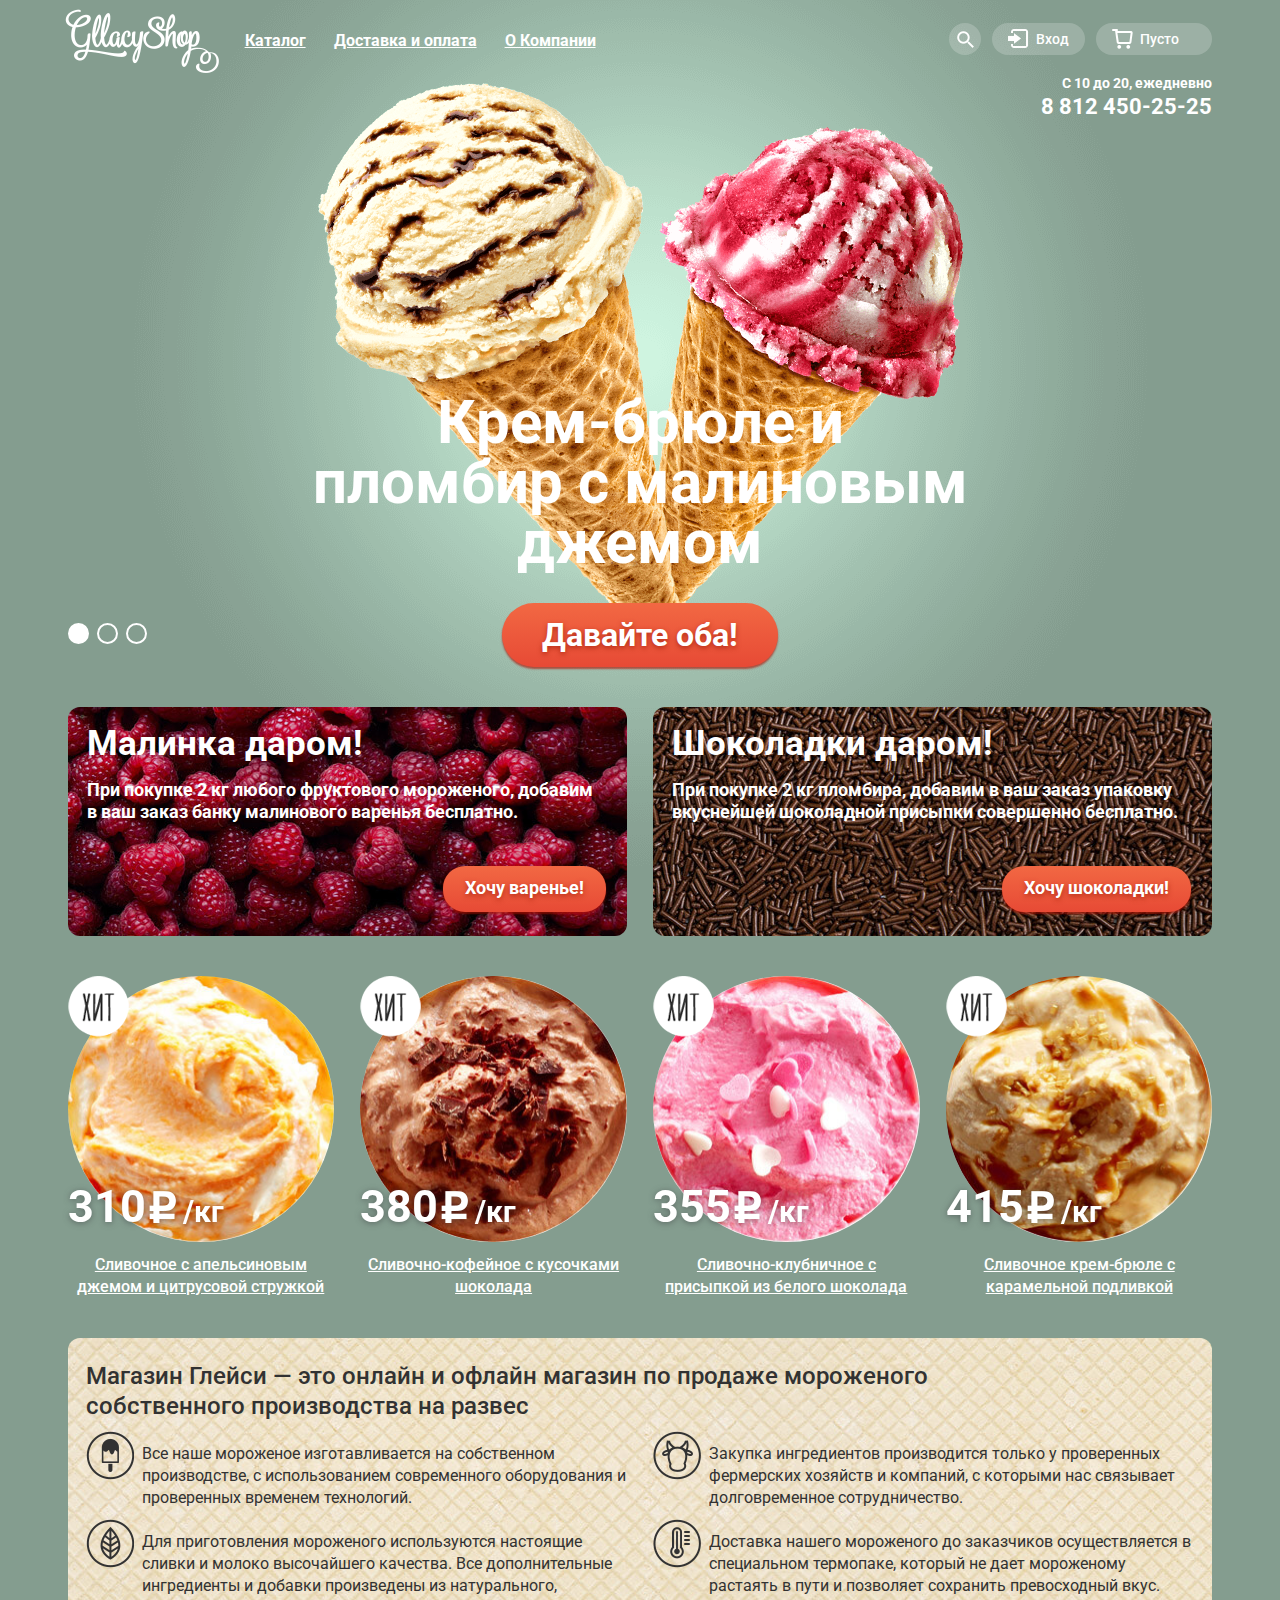
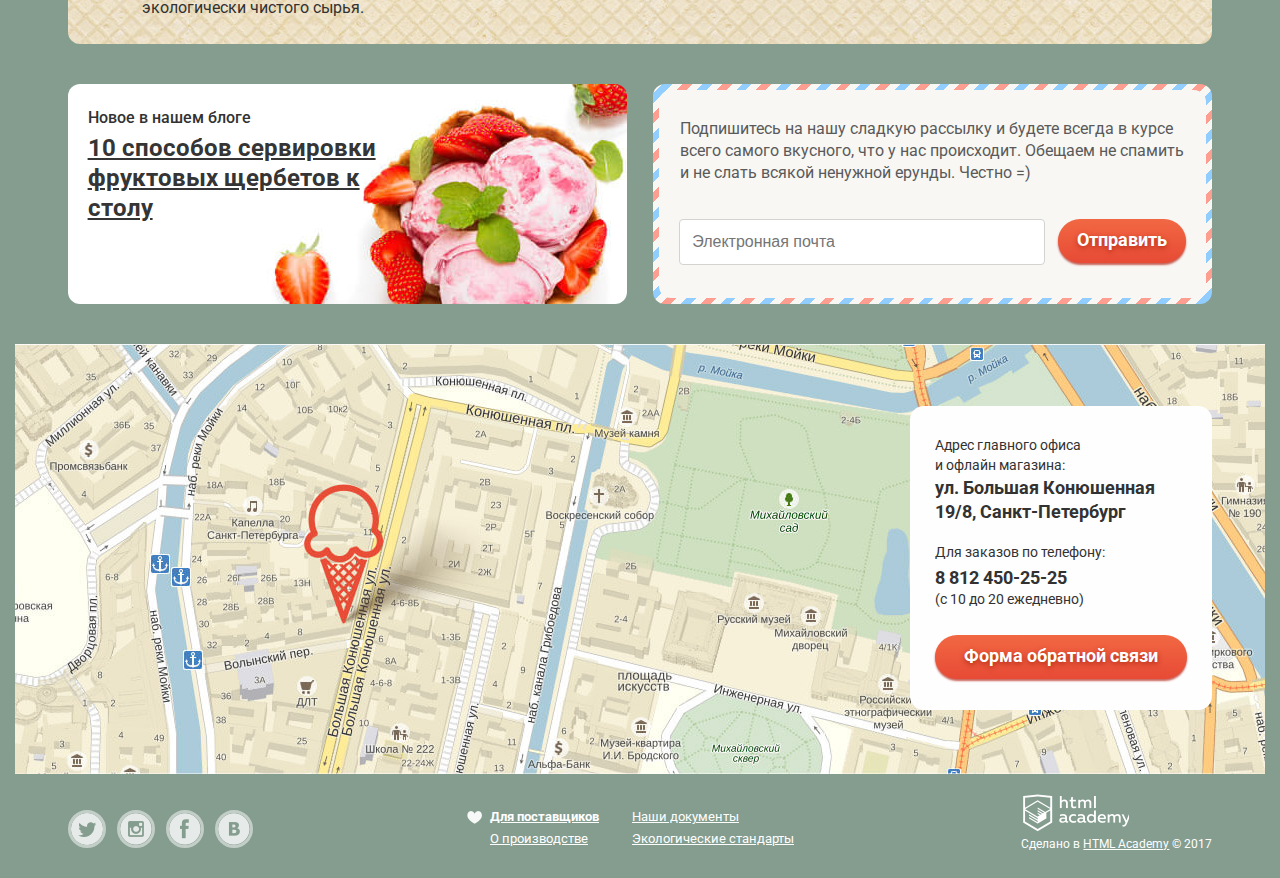
==== commit cc5bcad4: "fix PP in catalog" ====
--- a/index.html
+++ b/index.html
@@ -8,9 +8,9 @@
     <link href="css/style.css" rel="stylesheet">
   </head>
   <body>
-    <input type="radio" id="btn-1" name="toggle" checked>
-    <input type="radio" id="btn-2" name="toggle">
-    <input type="radio" id="btn-3" name="toggle">
+    <input type="radio" id="btn-1" class="btn-1" name="toggle" checked>
+    <input type="radio" id="btn-2" class="btn-2" name="toggle">
+    <input type="radio" id="btn-3" class="btn-3" name="toggle">
     <div class="site-wrapper">
       <div class="wrapper">
         <header class="main-header">
@@ -71,15 +71,15 @@
 
         <div class="row">    
           <div class="slider">
-            <div class="slide" id="slide1">
+            <div class="slide slide1" id="slide1">
               <div class="slide-title">Крем-брюле и пломбир с малиновым джемом</div>
               <a class="btn" href="#">Давайте оба!</a>
             </div>
-            <div class="slide" id="slide2">
+            <div class="slide slide2" id="slide2">
               <div class="slide-title">Шоколадный пломбир и лимонный сорбет</div>
               <a class="btn" href="#">Давайте оба!</a>
             </div>
-            <div class="slide" id="slide3">
+            <div class="slide slide3" id="slide3">
               <div class="slide-title">Пломбир с помадкой<br> и клубничный щербет</div>
               <a class="btn" href="#">Давайте оба!</a>
             </div>
@@ -176,7 +176,7 @@
             <div class="column-left blog-group">
               Новое в нашем блоге
               <p><a class="blog-header" href="#">
-                10  способов сервировки фруктовых щербетов к столу
+                10 способов сервировки фруктовых щербетов к столу
               </a></p>
             </div>
             <div class="column-right  subscribe-group">
@@ -194,7 +194,7 @@
         </div>
 
         <div class="map-contacts">
-             <iframe class="google-map" src="https://www.google.com/maps/embed?pb=!1m18!1m12!1m3!1d1998.5876057473056!2d30.325046675688093!3d59.93898497041628!2m3!1f0!2f0!3f0!3m2!1i1024!2i768!4f13.1!3m3!1m2!1s0x4696310fca5ba729%3A0xea9c53d4493c879f!2z0JHQvtC70YzRiNCw0Y8g0JrQvtC90Y7RiNC10L3QvdCw0Y8g0YPQuy4sIDE5LCDQodCw0L3QutGCLdCf0LXRgtC10YDQsdGD0YDQsywgMTkxMTg2!5e0!3m2!1sru!2sru!4v1487450908376" width="100%" height="430" frameborder="0" style="border:0" allowfullscreen></iframe>
+             <iframe class="google-map" src="https://www.google.com/maps/embed?pb=!1m18!1m12!1m3!1d1998.5876057473056!2d30.325046675688093!3d59.93898497041628!2m3!1f0!2f0!3f0!3m2!1i1024!2i768!4f13.1!3m3!1m2!1s0x4696310fca5ba729%3A0xea9c53d4493c879f!2z0JHQvtC70YzRiNCw0Y8g0JrQvtC90Y7RiNC10L3QvdCw0Y8g0YPQuy4sIDE5LCDQodCw0L3QutGCLdCf0LXRgtC10YDQsdGD0YDQsywgMTkxMTg2!5e0!3m2!1sru!2sru!4v1487450908376"  height="430" style="border:0" allowfullscreen></iframe>
           <div class="wrapper">
             <div class="contacts">
                 <p>Адрес главного офиса<br>
@@ -256,6 +256,6 @@
       </form>
     </div>
     <div class="modal-overlay"></div>
-    <script src="js/script.js" type="text/javascript"></script>
+    <script src="js/script.min.js" type="text/javascript"></script>
   </body>
 </html>--- a/css/style.css
+++ b/css/style.css
@@ -98,6 +98,7 @@
   text-shadow: 0px 2px 5px rgba(160, 32, 11, 0.76); 
   color: #ffffff;
   background-color: #ec583c;
+  background-image: -webkit-linear-gradient(bottom, #e74a35, #f26843);
   background-image: linear-gradient(to top, #e74a35, #f26843);
   border-radius: 22px;
   box-shadow: 0px 2px 2px 0px rgba(172, 16, 0, 0.64); 
@@ -106,6 +107,7 @@
 .btn:hover {
   color: #ffffff;
   background-color: #f07a63;
+  background-image: -webkit-linear-gradient(bottom, #ec6f5e, #f58669);
   background-image: linear-gradient(to top, #ec6f5e, #f58669);
   box-shadow: 0px 2px 2px 0px #ac1000; 
 }
@@ -113,6 +115,7 @@
 .btn:active {
   color: #ffffff;
   background-color: #db5338;
+  background-image: -webkit-linear-gradient(top, #d74632, #e1613e);
   background-image: linear-gradient(to bottom, #d74632, #e1613e);
   box-shadow: inset 0px 2px 2px 0px #ac1000;
 }
@@ -687,30 +690,30 @@
   background-color: rgba(255, 255, 255, 0.4);
 }
 
-#btn-1:checked ~ .site-wrapper {
+.btn-1:checked ~ .site-wrapper {
   background-color: #849d8f;
   background-image: url("../img/brulee-raspberry.png");
 }
 
-#btn-2:checked ~ .site-wrapper {
+.btn-2:checked ~ .site-wrapper {
   background-color: #8996a6;
   background-image: url("../img/chocolate-lemon.png");
 }
 
-#btn-3:checked ~ .site-wrapper {
+.btn-3:checked ~ .site-wrapper {
   background-color: #9d8b84;
   background-image: url("../img/cream-strawberry.png");
 }
 
-#btn-1:checked ~ .site-wrapper #slide1,
-#btn-2:checked ~ .site-wrapper #slide2,
-#btn-3:checked ~ .site-wrapper #slide3 {
+.btn-1:checked ~ .site-wrapper .slide1,
+.btn-2:checked ~ .site-wrapper .slide2,
+.btn-3:checked ~ .site-wrapper .slide3 {
   display: block;
 }
 
-#btn-1:checked ~ .site-wrapper label[for="btn-1"],
-#btn-2:checked ~ .site-wrapper label[for="btn-2"],
-#btn-3:checked ~ .site-wrapper label[for="btn-3"] {
+.btn-1:checked ~ .site-wrapper label[for="btn-1"],
+.btn-2:checked ~ .site-wrapper label[for="btn-2"],
+.btn-3:checked ~ .site-wrapper label[for="btn-3"] {
   background-color: #ffffff;
 }
 /*Закончились стили для слайдера*/
@@ -762,7 +765,8 @@
 .cell .background-hover {
   position: absolute;
   top: -9px;
-  transform: translate(-4%, 0);
+  -webkit-transform: translate(-4%, 0);
+          transform: translate(-4%, 0);
   z-index: -1;
   display: none;
   width: 110%;
@@ -782,7 +786,8 @@
   position: absolute;
   right: 50%;
   bottom: 17px;
-  transform: translate(50%, 0);
+  -webkit-transform: translate(50%, 0);
+          transform: translate(50%, 0);
   min-width: 193px;
   padding: 9px 12px 11px;  
 }
@@ -801,13 +806,14 @@
 }
 
 .cell .price {
-  margin-top: -65px;
+  margin-top: -64px;
   font-weight: 700;
   font-size: 30px;
   line-height: 45px;
   font-family: "Roboto", "Arial", sans-serif;
   color: #ffffff;
-  filter: drop-shadow(0px 1px 3px rgba(49, 50, 53, 0.5));
+  -webkit-filter: drop-shadow(0px 1px 3px rgba(49, 50, 53, 0.5));
+          filter: drop-shadow(0px 1px 3px rgba(49, 50, 53, 0.5));
 }
 
 .price span {
@@ -929,7 +935,7 @@
   background-color: #ffffff;
   background-image: url("../img/berry-fon.jpg");
   background-repeat: no-repeat;
-  background-position: right 0;
+  background-position: right -3px top 0;
 }
 
 .blog-group p {
@@ -957,6 +963,7 @@
 
 .communication-items .column-right {
   padding: 6px;
+  background-image: -webkit-repeating-linear-gradient(315deg, #f8f7f4 0px, #f8f7f4 7px, #92cdff 7px, #92cdff 14px, #f8f7f4 14px, #f8f7f4 21px, #fe9e90 21px, #fe9e90 28px);
   background-image: repeating-linear-gradient(135deg, #f8f7f4 0px, #f8f7f4 7px, #92cdff 7px, #92cdff 14px, #f8f7f4 14px, #f8f7f4 21px, #fe9e90 21px, #fe9e90 28px);
 }
 
@@ -1015,6 +1022,7 @@
 
 .map-contacts .google-map {
   position: absolute;
+  width: 100%;
 }
 
 .map-contacts .wrapper {
@@ -1346,7 +1354,7 @@
 } 
 
 .catalog {
-  margin-bottom: 85px;
+  margin-bottom: 82px;
 }
 
 .paginator {
@@ -1413,7 +1421,8 @@
   position: absolute;
   top: 50%;
   left: 0;
-  transform: translate(0, -50%);
+  -webkit-transform: translate(0, -50%);
+          transform: translate(0, -50%);
   width: 9px;
   height: 14px;
   background-image: url("../img/spritesheet.png");
@@ -1427,7 +1436,8 @@
   position: absolute;
   top: 50%;
   right: 0;
-  transform: translate(0, -50%);
+  -webkit-transform: translate(0, -50%);
+          transform: translate(0, -50%);
   width: 9px;
   height: 14px;
   background-image: url("../img/spritesheet.png");
@@ -1583,7 +1593,7 @@
 .copiright-footer {
   float: right;
   box-sizing: border-box;
-  width: 192px;
+  width: 191px;
   padding-left: 0;
   font-size: 12px;
 }
@@ -1595,7 +1605,7 @@
   margin-bottom: 3px;
   background-image: url("../img/spritesheet.png");
   background-repeat: no-repeat;
-  background-position: -87px -5px;
+  background-position: -85px -5px;
 }
 
 .copiright-footer a {
@@ -1653,30 +1663,70 @@
 }
 
 /*Всплывающее окно обратной связи*/
+@-webkit-keyframes bom {
+  0%   {
+    -webkit-transform: scale(0);
+            transform: scale(0);
+  }
+  70% {
+    -webkit-transform: scale(1.1);
+            transform: scale(1.1);
+  }
+  90% {
+    -webkit-transform: scale(0.9);
+            transform: scale(0.9);
+  }
+  100% {
+    -webkit-transform: scale(1);
+            transform: scale(1);
+  }
+}
 @keyframes bom {
   0%   {
-    transform: scale(0);
+    -webkit-transform: scale(0);
+            transform: scale(0);
   }
   70% {
-    transform: scale(1.1);
+    -webkit-transform: scale(1.1);
+            transform: scale(1.1);
   }
   90% {
-    transform: scale(0.9);
+    -webkit-transform: scale(0.9);
+            transform: scale(0.9);
   }
   100% {
-    transform: scale(1);
+    -webkit-transform: scale(1);
+            transform: scale(1);
+  }
+}
+
+@-webkit-keyframes shake {
+  0%, 100% {
+    -webkit-transform: translateX(0);
+            transform: translateX(0);
+  }
+  10%, 30%, 50%, 70%, 90% {
+    -webkit-transform: translateX(-10px);
+            transform: translateX(-10px);
+  }
+  20%, 40%, 60%, 80% {
+    -webkit-transform: translateX(10px);
+            transform: translateX(10px);
   }
 }
 
 @keyframes shake {
   0%, 100% {
-    transform: translateX(0);
+    -webkit-transform: translateX(0);
+            transform: translateX(0);
   }
   10%, 30%, 50%, 70%, 90% {
-    transform: translateX(-10px);
+    -webkit-transform: translateX(-10px);
+            transform: translateX(-10px);
   }
   20%, 40%, 60%, 80% {
-    transform: translateX(10px);
+    -webkit-transform: translateX(10px);
+            transform: translateX(10px);
   }
 }
 
@@ -1699,11 +1749,13 @@
 
 .modal-content-show {
   display: block;
-  animation: bom 0.5s ease-in-out;
+  -webkit-animation: bom 0.5s ease-in-out;
+          animation: bom 0.5s ease-in-out;
 }
 
 .modal-error {
-  animation: shake 0.6s;
+  -webkit-animation: shake 0.6s;
+          animation: shake 0.6s;
 }
 
 .modal-content-close {
@@ -1732,10 +1784,12 @@
 }
 
 .modal-content-close::after {
-   transform: rotate(45deg);
+   -webkit-transform: rotate(45deg);
+           transform: rotate(45deg);
 }
 .modal-content-close::before {
-  transform: rotate(-45deg);
+  -webkit-transform: rotate(-45deg);
+          transform: rotate(-45deg);
 }
 
 .modal-content p {
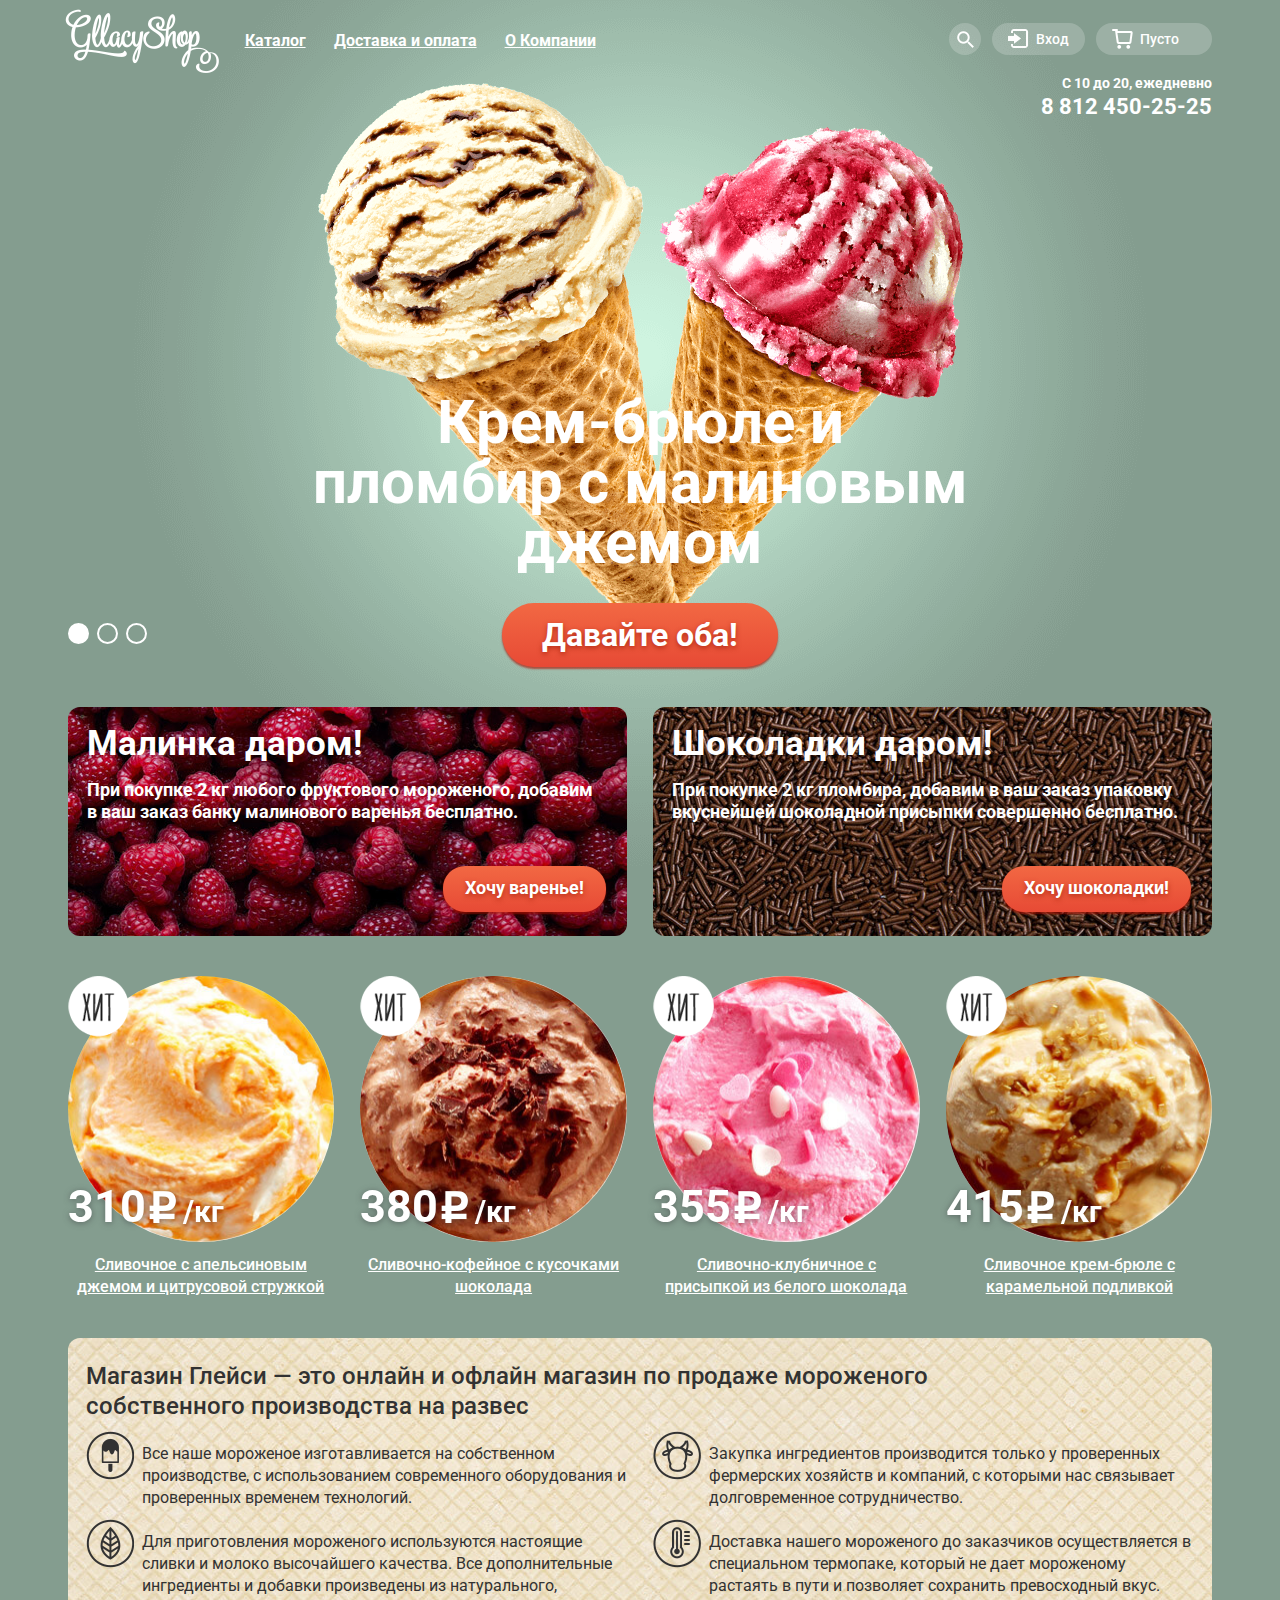
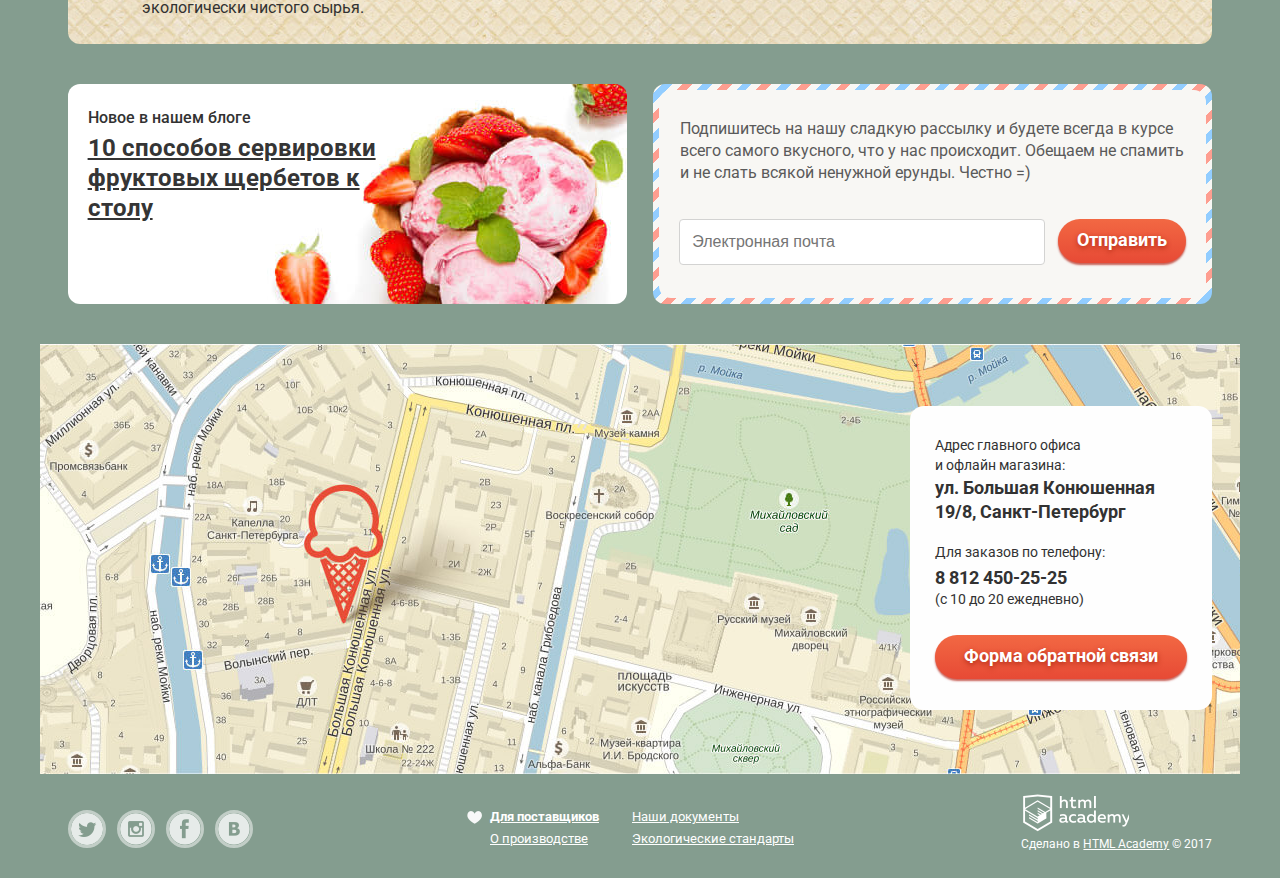
==== commit f185cc4a: "fix map" ====
--- a/index.html
+++ b/index.html
@@ -5,7 +5,7 @@
     <title>HTML Academy: Глейси</title>
     <link href="https://fonts.googleapis.com/css?family=Roboto:400,500,700&amp;subset=cyrillic-ext" rel="stylesheet">
     <link href="css/normalize.css" rel="stylesheet">
-    <link href="css/style.css" rel="stylesheet">
+    <link href="css/style.min.css" rel="stylesheet">
   </head>
   <body>
     <input type="radio" id="btn-1" class="btn-1" name="toggle" checked>
@@ -113,7 +113,7 @@
                 <a class="btn" href="#">Быстрый просмотр</a>
               </div>
               <a href="#">
-                <img src="img/creamy-item.jpg" alt="Сливочное с апельсиновым джемом и цитрусовой стружкой">
+                <img src="img/creamy-item.jpg" width="267" alt="Сливочное с апельсиновым джемом и цитрусовой стружкой">
                 <div class="price">
                   <span>310</span> /кг
                 </div>
@@ -125,7 +125,7 @@
                 <a class="btn" href="#">Быстрый просмотр</a> 
               </div>
               <a href="#">
-                <img src="img/coffe-item.jpg" alt="Сливочно-кофейное с кусочками шоколада">
+                <img src="img/coffe-item.jpg" width="267" alt="Сливочно-кофейное с кусочками шоколада">
                 <div class="price">
                   <span>380</span> /кг
                 </div> 
@@ -137,7 +137,7 @@
                 <a class="btn" href="#">Быстрый просмотр</a> 
               </div>
               <a href="#">
-                <img src="img/strawberry-item.jpg" alt="Сливочно-клубничное с присыпкой из белого шоколада">
+                <img src="img/strawberry-item.jpg" width="267" alt="Сливочно-клубничное с присыпкой из белого шоколада">
                 <div class="price">
                   <span>355</span> /кг
                 </div> 
@@ -149,7 +149,7 @@
                 <a class="btn" href="#">Быстрый просмотр</a> 
               </div>
               <a href="#">
-                <img src="img/brulee-item.jpg" alt="Сливочное крем-брюле с карамельной подливкой">
+                <img src="img/brulee-item.jpg" width="267" alt="Сливочное крем-брюле с карамельной подливкой">
                 <div class="price">
                   <span>415</span> /кг
                 </div> 
@@ -193,17 +193,16 @@
           </div>
         </div>
 
-        <div class="map-contacts">
-             <iframe class="google-map" src="https://www.google.com/maps/embed?pb=!1m18!1m12!1m3!1d1998.5876057473056!2d30.325046675688093!3d59.93898497041628!2m3!1f0!2f0!3f0!3m2!1i1024!2i768!4f13.1!3m3!1m2!1s0x4696310fca5ba729%3A0xea9c53d4493c879f!2z0JHQvtC70YzRiNCw0Y8g0JrQvtC90Y7RiNC10L3QvdCw0Y8g0YPQuy4sIDE5LCDQodCw0L3QutGCLdCf0LXRgtC10YDQsdGD0YDQsywgMTkxMTg2!5e0!3m2!1sru!2sru!4v1487450908376"  height="430" style="border:0" allowfullscreen></iframe>
-          <div class="wrapper">
-            <div class="contacts">
-                <p>Адрес главного офиса<br>
-                и офлайн магазина:</p>
-                <span>ул. Большая Конюшенная 19/8, Санкт-Петербург</span>
-                <p class="phone">Для заказов по телефону:</p>
-                <span class="phone">8 812 450-25-25</span>
-                <p>(с 10 до 20 ежедневно)</p>
-                <a class="btn js-feedback" href="#">Форма обратной связи</a>
+        <div id="map" class="map-contacts">
+          <div class="wrapper default-map">
+           <div class="contacts">
+              <p>Адрес главного офиса<br>
+              и офлайн магазина:</p>
+              <span>ул. Большая Конюшенная 19/8, Санкт-Петербург</span>
+              <p class="phone">Для заказов по телефону:</p>
+              <span class="phone">8 812 450-25-25</span>
+              <p>(с 10 до 20 ежедневно)</p>
+              <a class="btn js-feedback" href="form.html">Форма обратной связи</a>
             </div>
           </div>
         </div>
@@ -257,5 +256,6 @@
     </div>
     <div class="modal-overlay"></div>
     <script src="js/script.min.js" type="text/javascript"></script>
+    <script src="http://api-maps.yandex.ru/2.0/?load=package.full&lang=ru-RU" type="text/javascript"></script>
   </body>
 </html>--- a/css/style.min.css
+++ b/css/style.min.css
@@ -0,0 +1 @@
+body{font-weight:400;font-size:16px;line-height:22px;font-family:"Roboto","Arial",sans-serif;color:#fff;background-color:#849d8f}body.inner-page{background-color:linear-gradient(to bottom,rgba(255,255,255,.2) 0,transparent 647px)}body>input[type=radio]{display:none}.site-wrapper{min-width:900px;background-repeat:no-repeat;background-position:top center}.site-wrapper::after,.site-wrapper::before{content:"";visibility:hidden;background-image:url(../img/chocolate-lemon.png)}.site-wrapper::after{background-image:url(../img/cream-strawberry.png)}.wrapper{min-width:900px;max-width:1200px;margin:0 auto}.row{padding-left:2.3%;padding-right:2.3%;margin-bottom:40px}.column-left,.column-right{float:left;box-sizing:border-box;width:48.85%;padding:16px 21px 90px 19px;border-radius:12px}.column-right{float:right}.cell{position:relative;float:left;width:23.275%;margin-right:2.3%}.cell:nth-child(4n){margin-right:0}.btn,.cell a{text-decoration:none}.clearfix::after{content:"";display:table;clear:both}.btn{display:inline-block;box-sizing:border-box;min-width:100px;min-height:44px;margin:0;padding:9px 14px 11px;font-weight:700;font-size:18px;line-height:24px;font-family:"Roboto","Arial",sans-serif;text-align:center;vertical-align:top;text-shadow:0 2px 5px rgba(160,32,11,.76);color:#fff;background-color:#ec583c;background-image:-webkit-linear-gradient(bottom,#e74a35,#f26843);background-image:linear-gradient(to top,#e74a35,#f26843);border-radius:22px;box-shadow:0 2px 2px 0 rgba(172,16,0,.64)}.btn:hover{color:#fff;background-color:#f07a63;background-image:-webkit-linear-gradient(bottom,#ec6f5e,#f58669);background-image:linear-gradient(to top,#ec6f5e,#f58669);box-shadow:0 2px 2px 0 #ac1000}.btn:active{color:#fff;background-color:#db5338;background-image:-webkit-linear-gradient(top,#d74632,#e1613e);background-image:linear-gradient(to bottom,#d74632,#e1613e);box-shadow:inset 0 2px 2px 0 #ac1000}.main-nav{float:left;width:550px;padding-top:9px}.main-nav img{margin:0 0 0 -3px;padding:0}.main-menu>li,.main-nav .main-menu,.main-nav img{display:inline-block;font-size:0;line-height:0;vertical-align:middle}.main-nav .main-menu{list-style:none;margin:0 0 0 8px;padding:0}.main-menu>li{position:relative;margin:0;padding:15px 0}.main-nav-item{margin-top:-4px;padding:7px 14px;font-weight:700;font-size:16px;line-height:18px;color:#fff;border-radius:16px}.main-menu .sub-menu{position:absolute;top:46px;left:-6px;z-index:1;display:none;min-width:142px;margin:0;padding:0;color:#323232;background-color:#f8f7f4;border-radius:4px;box-shadow:0 20px 20px 0 rgba(0,0,0,.4);list-style:none;overflow:hidden}li:hover .sub-menu{display:block}.sub-menu-item{display:block;padding:9px 21px 7px;font-weight:400;font-size:14px;line-height:16px;color:#323232;text-decoration:none;white-space:nowrap}.sub-menu-item.first{padding:10px 21px}.sub-menu li:first-child::after{content:"";display:block;margin:0 9px 0 6px;height:1px;background-color:#d1d0ce}.sub-menu li:hover{background-color:#fbded7}li:not(.sub-current):active>.sub-menu-item,li:not(.sub-current):hover>.sub-menu-item{color:#323232}.sub-menu li:active{background-color:#f6b5a5}.sub-menu li.sub-current{background-color:#d07058}.sub-current .sub-menu-item{color:#fff}.current .main-nav-item{color:#fff;text-decoration:none;background-color:#d07058}.main-nav-item:active,.main-nav-item:hover{color:#333;text-decoration:none;background-color:#f7f6f3}.main-nav-item:active{background-color:#ededed;box-shadow:inset 0 2px 1px 0 #696969}.user-block{float:right;width:293px;margin:0;padding:23px 0 0;text-align:right;list-style:none}.user-block .user-item{position:relative;display:inline-block;margin:0;padding:0 0 15px;font-size:0;line-height:0;vertical-align:top}.user-block .all-products,.user-block .enter,.user-block .searshinput{display:block;background-color:rgba(255,255,255,.2);border-radius:16px}.user-block .searshinput{position:relative;width:32px;height:32px}.user-block .searshinput::before{content:"";position:absolute;top:8px;left:8px;width:17px;height:17px;background-image:url(../img/spritesheet.png);background-position:-493px -5px}.user-form,.user-item:hover .searshinput{background-color:#f8f7f4}.user-item:hover .searshinput::before{background-position:-520px -5px}.user-item:hover::before{content:"";position:absolute;top:0;right:0;display:block;width:100px;height:37px}.user-form{position:absolute;top:37px;right:0;z-index:1;display:none;width:313px;padding:20px 15px 0;border-radius:4px;box-shadow:0 20px 20px 0 rgba(0,0,0,.4)}.user-item:hover .user-form{display:block}.user-input-group{position:relative}.user-input{box-sizing:border-box;width:100%;height:44px;margin-bottom:20px;padding:10px 14px;font-weight:700;font-size:16px;line-height:24px;color:#323232;background-color:#fff;border:1px solid #d3d3d2;border-radius:4px}.user-input::-webkit-input-placeholder{font-weight:400;color:#999}.user-input:-moz-placeholder,.user-input::-moz-placeholder{font-weight:400;color:#999}.user-input:-ms-input-placeholder{font-weight:400;color:#999}.user-input:hover{padding:10px 13px;border:2px solid #c7c6c5}.user-input:focus{padding:10px 13px;border:2px solid #8fbdec}.user-input+label{position:absolute;top:-16px;left:15px;display:inline;font-weight:400;font-size:11px;line-height:13px;color:#999}.user-input:invalid+label{display:none}.user-input:focus+label{color:#5b9ddf;display:inline}.user-block .all-products,.user-block .enter{position:relative;margin-left:7px;padding:8px 16px 8px 44px;font-weight:500;font-size:14px;line-height:16px;text-align:left;text-decoration:none;color:#fff}.user-block .all-products::before,.user-block .enter::before{content:"";position:absolute;top:6px;left:16px;width:21px;height:19px;background-image:url(../img/spritesheet.png);background-position:-369px -5px}.user-item:hover .enter{color:#323232;background-color:#f8f7f4}.user-item:hover .enter::before{background-position:-400px -5px}.enter+.user-form{width:239px;padding:20px 19px 0}.user-form .btn{float:left;height:44px;margin-right:20px;margin-bottom:20px;border:none;cursor:pointer;outline:none}.user-form a{float:left;font-weight:400;font-size:13px;line-height:24px;color:#323232}.cell p:active,.cell p:hover,.user-form a:active,.user-form a:hover{color:#e84d37}.user-block .all-products{min-width:56px}.user-block .all-products::before{height:20px;background-position:-205px -5px}.user-block .all-products.full{color:#323232;background-color:#f7f6f3}.user-block .all-products.full::before{background-position:-236px -5px}.all-products.full,.user-block .all-products.full{max-width:87px;white-space:nowrap;text-overflow:ellipsis;overflow:hidden}.user-item:hover .all-products:not(.full){color:#323232;background-color:#f8f7f4}.user-item:hover .all-products:not(.full)::before{background-position:-267px -5px}.all-products+.user-form{width:510px}.all-products.full+.user-form .products-table{width:100%;border-collapse:collapse}.products-table td{height:27px;padding:8px 5px 16px;font-weight:400;font-size:13px;line-height:16px;color:#323232;vertical-align:top;text-align:center}.products-table span{color:#999}.products-table .product-delete{width:11px;height:11px;font-size:0;vertical-align:top;background-image:url(../img/spritesheet.png);background-color:transparent;background-repeat:no-repeat;background-position:-967px -5px;border:0;cursor:pointer}.products-table .product-mini{position:relative;width:31px}.products-table .product-mini::before{content:"";position:absolute;top:0;left:4px;display:block;width:33px;height:33px;background-repeat:no-repeat}.creamy .product-mini::before{background-image:url(../img/creamy-item-icon.png)}.strawberry .product-mini::before{background-image:url(../img/strawberry-item-icon.png)}.products-table .product-name{width:226px;padding:8px 10px 16px;text-align:left}.products-table td:last-child{box-sizing:border-box;width:87px}.all-products+.user-form .products-sum{position:relative;float:right;padding:16px 0;font-weight:700;font-size:15px;line-height:18px;color:#323232}.all-products+.user-form .products-sum::before{content:"";position:absolute;top:2px;right:0;display:block;width:510px;height:1px;background-color:#cacac7}.all-products+.user-form .btn{float:right;clear:right;margin-right:0}.main-header .row{position:relative}.header-lable{position:absolute;top:75px;right:2.3%;width:293px;font-weight:700;font-size:14px;line-height:16px;text-align:right}.header-lable span{font-size:22px;line-height:32px}.slider{position:relative;padding-top:280px;text-align:center;color:#fff}.slide{display:none}.slide-title{width:670px;margin:0 auto 30px;font-weight:700;font-size:60px;line-height:60px}.slide .btn{padding:10px 40px;font-weight:700;font-size:32px;line-height:44px;color:#fff;border-radius:32px}.slider-controls{position:absolute;left:0;bottom:23px;font-size:0;line-height:0}.slider-controls label{display:inline-block;box-sizing:border-box;width:21px;height:21px;margin-right:8px;vertical-align:top;background-color:transparent;border:2px solid #fff;border-radius:50%;cursor:pointer}.slider-controls label:hover{background-color:rgba(255,255,255,.4)}.btn-1:checked~.site-wrapper{background-color:#849d8f;background-image:url(../img/brulee-raspberry.png)}.btn-2:checked~.site-wrapper{background-color:#8996a6;background-image:url(../img/chocolate-lemon.png)}.btn-3:checked~.site-wrapper{background-color:#9d8b84;background-image:url(../img/cream-strawberry.png)}.btn-1:checked~.site-wrapper .slide1,.btn-2:checked~.site-wrapper .slide2,.btn-3:checked~.site-wrapper .slide3{display:block}.btn-1:checked~.site-wrapper label[for=btn-1],.btn-2:checked~.site-wrapper label[for=btn-2],.btn-3:checked~.site-wrapper label[for=btn-3]{background-color:#fff}.contacts span.phone,.specials{font-weight:700;font-size:18px;line-height:22px}.specials h2{margin:0 0 15px;font-size:35px;line-height:41px}.specials p{margin:0}.specials .column-left,.specials .column-right{position:relative;min-height:229px;color:#fff;background-color:#be1c42;background-image:url(../img/raspberries-fon.jpg);background-repeat:no-repeat}.specials .column-right{background-color:#4e3125;background-image:url(../img/chocolate-fon.jpg)}.specials .btn{position:absolute;right:21px;bottom:24px;height:46px;padding:10px 22px}.cell .background-hover{position:absolute;top:-9px;-webkit-transform:translate(-4%,0);transform:translate(-4%,0);z-index:-1;display:none;width:110%;height:130%;padding:0;background-color:rgba(255,255,255,.3);box-shadow:0 20px 20px 0 rgba(0,0,0,.4);border-radius:4px}.cell img,.cell:hover .background-hover{display:block}.cell .btn{position:absolute;right:50%;bottom:17px;-webkit-transform:translate(50%,0);transform:translate(50%,0);min-width:193px;padding:9px 12px 11px}.cell:hover{z-index:10}.cell img{width:100%;max-width:267px;min-width:200px;max-height:267px;min-height:200px;border-radius:50%}.cell .price,.features{font-family:"Roboto","Arial",sans-serif}.cell .price{margin-top:-58px;-webkit-filter:drop-shadow(0 1px 3px rgba(49,50,53,.5));filter:drop-shadow(0 1px 3px rgba(49,50,53,.5));font-weight:700;font-size:30px;line-height:45px;color:#fff}.price span{position:relative;padding-right:30px;font-size:45px}.price span::after{content:"";position:absolute;right:0;bottom:10px;width:27px;height:32px;background-image:url(../img/spritesheet.png);background-repeat:no-repeat;background-position:-456px -5px}.cell p{margin:20px 0 0;padding:0 5px;font-weight:500;font-size:16px;line-height:22px;text-align:center;text-decoration:underline;color:#fff}.features .features-item::before,.popular .cell::before{content:"";position:absolute;left:0;top:0;background-image:url(../img/spritesheet.png)}.popular .cell::before{background-repeat:no-repeat;background-position:-298px -5px;width:61px;height:61px}.features{padding:23px 18px 25px;font-weight:500;font-size:24px;line-height:30px;color:#323232;background-color:#ede2cd;background-image:url(../img/wafer-fon3.jpg);background-repeat:repeat;border-radius:12px}.features p{margin:0 102px 0 0}.features .column-left,.features .column-right{margin:0;padding:0;font-weight:400;font-size:16px;line-height:22px}.features .features-item{position:relative;margin:10px 0 0;padding:12px 0 0 56px}.features .features-item::before{width:48px;height:49px}.features .ice-img::before{background-position:-547px -5px}.features .leaf-img::before{background-position:-606px -5px}.features .cow-img::before{background-position:-29px -5px}.features .thermo-img::before{background-position:-909px -5px}.communication-items .column-left{min-height:220px;padding:23px 20px;font-weight:500;font-size:16px;line-height:22px;color:#323232;background-color:#fff;background-image:url(../img/berry-fon.jpg);background-repeat:no-repeat;background-position:right -3px top 0}.blog-group p{margin:4px 0;width:310px}.blog-group .blog-header{padding-right:10px;padding-top:1px;font-weight:700;font-size:24px;line-height:30px;color:#353535;background-color:rgba(255,255,255,.8)}.blog-group .blog-header:active,.blog-group .blog-header:hover{color:#e84d37}.communication-items .column-right{padding:6px;background-image:-webkit-repeating-linear-gradient(315deg,#f8f7f4 0,#f8f7f4 7px,#92cdff 7px,#92cdff 14px,#f8f7f4 14px,#f8f7f4 21px,#fe9e90 21px,#fe9e90 28px);background-image:repeating-linear-gradient(135deg,#f8f7f4 0,#f8f7f4 7px,#92cdff 7px,#92cdff 14px,#f8f7f4 14px,#f8f7f4 21px,#fe9e90 21px,#fe9e90 28px)}.communication-items .fon{position:relative;box-sizing:border-box;min-height:208px;padding:28px 21px 92px;font-weight:400;font-size:16px;line-height:22px;color:#5a5a5a;background-color:#f8f7f4;border-radius:12px}.subscribe-group p{margin:0}.communication-items form{position:absolute;left:0;bottom:33px;box-sizing:border-box;width:100%;padding:0 20px}.communication-items .btn{float:right;padding:9px 19px 11px;border:none;cursor:pointer;outline:none}.communication-items .input-group{margin-right:141px}.communication-items input{box-sizing:border-box;width:100%;padding:13px 12px;border:1px solid #d3d3d2;border-radius:4px}.map-contacts{width:100%;height:430px}.map-contacts .default-map{background-color:#d9e2db;background-image:url(../img/map.jpg);background-repeat:no-repeat;background-position:center}.map-contacts .wrapper{margin-bottom:0;position:absolute;height:430px;left:0;right:0}.contacts{position:absolute;right:2.3%;box-sizing:border-box;width:302px;margin-top:62px;margin-bottom:62px;padding:29px 25px 31px;font-weight:400;font-size:14px;line-height:20px;color:#323232;background-color:#fefefe;border-radius:14px;z-index:3}.contacts p{margin:0 0 1px;padding:0}.contacts span,main h1{font-weight:700;font-size:18px;line-height:24px}.contacts p.phone{margin-top:18px;margin-bottom:5px}.contacts .btn{width:100%;margin-top:25px}.breadcrumbs,.filter{font-size:0;line-height:0}.breadcrumbs{margin:-16px 0 7px;padding:0;list-style:none}.breadcrumbs li{display:inline-block;font-weight:400;font-size:14px;line-height:16px;vertical-align:top}.breadcrumbs a{position:relative;padding-right:21px;color:#fff}.breadcrumbs a::after{content:"»";position:absolute;right:8px;text-decoration:none}main h1{margin:0;font-size:35px;line-height:41px}.row.filters{margin-top:-16px}.filters .sorting{width:189px}.filters .rate{width:215px}.filters .fatness{width:410px;margin-right:0}.filters .toppings{width:700px;margin-bottom:0}.filter{display:inline-block;margin-right:15px;margin-bottom:15px;vertical-align:bottom}.filter label,.filter select,.filter span{font-weight:500;font-size:16px;line-height:18px}.filter ul{margin:0;padding:0;list-style:none}.filter span{margin-left:14px;font-size:14px;line-height:16px}.filter .filter-group{box-sizing:border-box;width:100%;height:36px;margin-top:7px;padding-left:14px;padding-top:8px;color:#fff;background-color:rgba(255,255,255,.2);border-radius:18px;border:none}.sorting .filter-group{padding-top:0;outline:none}.sorting .filter-group:hover{color:#343434;background-color:#fff}.rate .filter-group{padding-top:16px}.rate .rate-axis{position:relative;width:187px;height:4px;background-color:rgba(255,255,255,.5)}.rate-axis .range-slider{position:absolute;left:30px;right:62px;height:4px;background-color:#fff}.rate-axis .range-handle{position:absolute;width:20px;height:20px;top:-9px;left:19px;background-color:#fff;border-radius:50%;cursor:pointer}.rate-axis .range-handle:last-child{left:117px}.fatness li{display:inline-block;margin-right:18px;vertical-align:top}.fatness li:last-child,.toppings li:last-child{margin-right:0}.fatness input,.toppings input{display:none}.fatness label,.toppings label{position:relative;padding-left:31px}.fatness label::before{content:"";position:absolute;left:0;bottom:0;box-sizing:border-box;width:20px;height:20px;border:1px solid #fff;border-radius:50%}.fatness label:hover{cursor:pointer}.fatness label:hover::before{border-width:2px}.fatness input:checked+label::after{content:"";position:absolute;left:5px;bottom:5px;box-sizing:border-box;width:10px;height:10px;background-color:#fff;border-radius:50%}.fatness input:disabled+label::after,.fatness input:disabled+label::before{opacity:.4}.toppings li{display:inline-block;margin-right:22px;vertical-align:top}.toppings label::before{content:"";position:absolute;left:0;bottom:0;box-sizing:border-box;width:20px;height:20px;border:1px solid #fff;border-radius:3px}.toppings label:hover::before{border:2px solid #fff}.toppings input:checked+label::after{content:"";position:absolute;left:3px;bottom:5px;width:14px;height:10px;background-image:url(../img/spritesheet.png);background-position:-5px -5px}.toppings input:disabled+label::after,.toppings input:disabled+label::before{opacity:.4}.filters button[type=submit]{width:145px;height:36px;margin-left:-6px;margin-right:0;margin-bottom:0;font-weight:500;font-size:16px;line-height:18px;color:#fff;background-color:rgba(255,255,255,.2);border:2px solid #fbfcfb;border-radius:18px;outline:none}.filters button[type=submit]:hover{color:#323232;background-color:#fbfcfb}.filters button[type=submit]:active{color:#323232;background-color:#eaeaea;border:none;box-shadow:inset 0 2px 1px 0 #696969}.catalog{margin-bottom:82px}.paginator{float:right;width:190px;margin:0 0 -10px;padding:0;font-size:0;line-height:0;list-style:none}.paginator li{position:relative;display:inline-block;vertical-align:top}.paginator-item{display:block;box-sizing:border-box;width:26px;height:26px;margin:0 1px;padding:4px 8px;font-weight:500;font-size:16px;line-height:18px;color:#fff;text-decoration:none;border-radius:50%;cursor:pointer}.paginator-item.current{color:#323232;background-color:#fff;cursor:default}.paginator-item:not(.current):not(.prev):not(.next):hover{color:#fff;background-color:rgba(255,255,255,.2)}.paginator-item:not(.current):not(.prev):not(.next):active{color:#323232;background-color:#fff}.paginator-item.next,.paginator-item.prev{width:24px;margin:0;text-indent:100%;white-space:nowrap;font-size:0;overflow:hidden}.paginator-item.next::after,.paginator-item.prev::after{content:"";position:absolute;top:50%;-webkit-transform:translate(0,-50%);transform:translate(0,-50%);width:9px;height:14px;background-image:url(../img/spritesheet.png);background-repeat:no-repeat}.paginator-item.prev::after{left:0;background-position:-703px -5px}.paginator-item.next::after{right:0;background-position:-665px -5px}.paginator-item.disabled::after{opacity:.2;cursor:default}.paginator-item.prev:not(.disabled):hover::before{content:"";position:absolute;top:0;right:25%;width:26px;height:26px;background-color:rgba(255,255,255,.2);border-radius:50%}.paginator-item.prev:not(.disabled):active::before{background-color:#fff;border-radius:50%}.paginator-item.prev:not(.disabled):active::after{background-position:-722px -5px}.paginator-item.next:not(.disabled):hover::before{content:"";position:absolute;top:0;left:25%;width:26px;height:26px;background-color:rgba(255,255,255,.2);border-radius:50%}.paginator-item.next:not(.disabled):active::before{background-color:#fff;border-radius:50%}.paginator-item.next:not(.disabled):active::after{background-position:-684px -5px}.main-footer{padding:20px 0 25px;font-weight:400;font-size:13px;line-height:18px}.footer-nav li,.main-footer .row{position:relative;margin-bottom:0}.main-footer .row::before{content:"";position:absolute;top:-21px;right:2.3%;left:2.3%;height:1px;background-color:rgba(255,255,255,.3)}.main-footer a:active,.main-footer a:hover{color:#ffbc9e}.social-footer{float:left;width:240px}.social-footer .btn-social{display:inline-block;position:relative;width:32px;height:32px;margin-top:16px;margin-right:8px;font-size:0;line-height:0;vertical-align:top;text-indent:100%;white-space:nowrap;overflow:hidden;border:3px solid rgba(255,255,255,.5);border-radius:50%}.social-footer .btn-social::before{content:"";position:absolute;top:0;left:0;width:32px;height:32px;background-image:url(../img/spritesheet.png);background-repeat:no-repeat;opacity:.8}.social-footer .btn-social-tw::before{background-position:-825px -5px}.social-footer .btn-social-inst::before{background-position:-783px -5px}.social-footer .btn-social-fb::before{background-position:-741px -5px}.social-footer .btn-social-vk::before{background-position:-867px -5px}.social-footer .btn-social:active,.social-footer .btn-social:hover{border-color:rgba(255,255,255,.7)}.social-footer .btn-social:hover::before{opacity:1}.social-footer .btn-social:active::before{opacity:1;border-radius:50%;box-shadow:inset 0 2px 1px 0 #888}.copiright-footer{float:right;box-sizing:border-box;width:191px;padding-left:0;font-size:12px}.copiright-footer .htmlacademy-logo{display:block;width:108px;height:38px;margin-bottom:3px;background-image:url(../img/spritesheet.png);background-repeat:no-repeat;background-position:-85px -5px}.copiright-footer a{color:#fefefe}.footer-nav{width:346px;margin:0 auto}.footer-column{float:left;box-sizing:border-box;width:50%;margin:14px 0 0;padding:0;list-style:none}.footer-nav .column-2{margin-left:-8px}.footer-nav li{margin-bottom:4px}.footer-nav li:last-child{margin-bottom:0}.footer-nav a{color:#fff;text-decoration:underline}.column-1 li{padding-left:23px;padding-right:10px}.footer-nav .love::before{content:"";position:absolute;top:3px;left:0;width:15px;height:13px;background-image:url(../img/spritesheet.png);background-repeat:no-repeat;background-position:-431px -5px}@-webkit-keyframes bom{0%{-webkit-transform:scale(0);transform:scale(0)}70%{-webkit-transform:scale(1.1);transform:scale(1.1)}90%{-webkit-transform:scale(.9);transform:scale(.9)}to{-webkit-transform:scale(1);transform:scale(1)}}@keyframes bom{0%{-webkit-transform:scale(0);transform:scale(0)}70%{-webkit-transform:scale(1.1);transform:scale(1.1)}90%{-webkit-transform:scale(.9);transform:scale(.9)}to{-webkit-transform:scale(1);transform:scale(1)}}@-webkit-keyframes shake{0%,to{-webkit-transform:translateX(0);transform:translateX(0)}10%,30%,50%,70%,90%{-webkit-transform:translateX(-10px);transform:translateX(-10px)}20%,40%,60%,80%{-webkit-transform:translateX(10px);transform:translateX(10px)}}@keyframes shake{0%,to{-webkit-transform:translateX(0);transform:translateX(0)}10%,30%,50%,70%,90%{-webkit-transform:translateX(-10px);transform:translateX(-10px)}20%,40%,60%,80%{-webkit-transform:translateX(10px);transform:translateX(10px)}}.modal-content{position:fixed;top:50%;left:50%;margin-left:-239px;margin-top:-169px;z-index:20;display:none;box-sizing:border-box;width:477px;min-height:442px;padding:19px 24px 27px;color:#323232;background-color:#f8f7f4;border-radius:8px}.modal-content-show{display:block;-webkit-animation:bom .5s ease-in-out;animation:bom .5s ease-in-out}.modal-error{-webkit-animation:shake .6s;animation:shake .6s}.modal-content-close{position:absolute;top:15px;right:15px;width:18px;height:18px;font-size:0;line-height:0;background-color:transparent;border:none;cursor:pointer}.modal-content-close::after,.modal-content-close::before{content:"";position:absolute;top:8px;right:-2px;display:block;width:22px;height:2px;background-color:#000}.modal-content-close::after{-webkit-transform:rotate(45deg);transform:rotate(45deg)}.modal-content-close::before{-webkit-transform:rotate(-45deg);transform:rotate(-45deg)}.modal-content p{margin:0;font-weight:500;font-size:24px;line-height:28px}.modal-content .user-input-group{margin:20px 0}.modal-content .user-input{width:267px;margin:0}.modal-content .user-input.textarea{height:155px;width:100%}.modal-content .btn{float:right;padding:9px 25px 11px;border:none;cursor:pointer;outline:none}.modal-overlay{position:fixed;top:0;left:0;z-index:10;display:none;width:100%;height:100%;background-color:rgba(0,0,0,.3)}.modal-overlay-show{display:block}